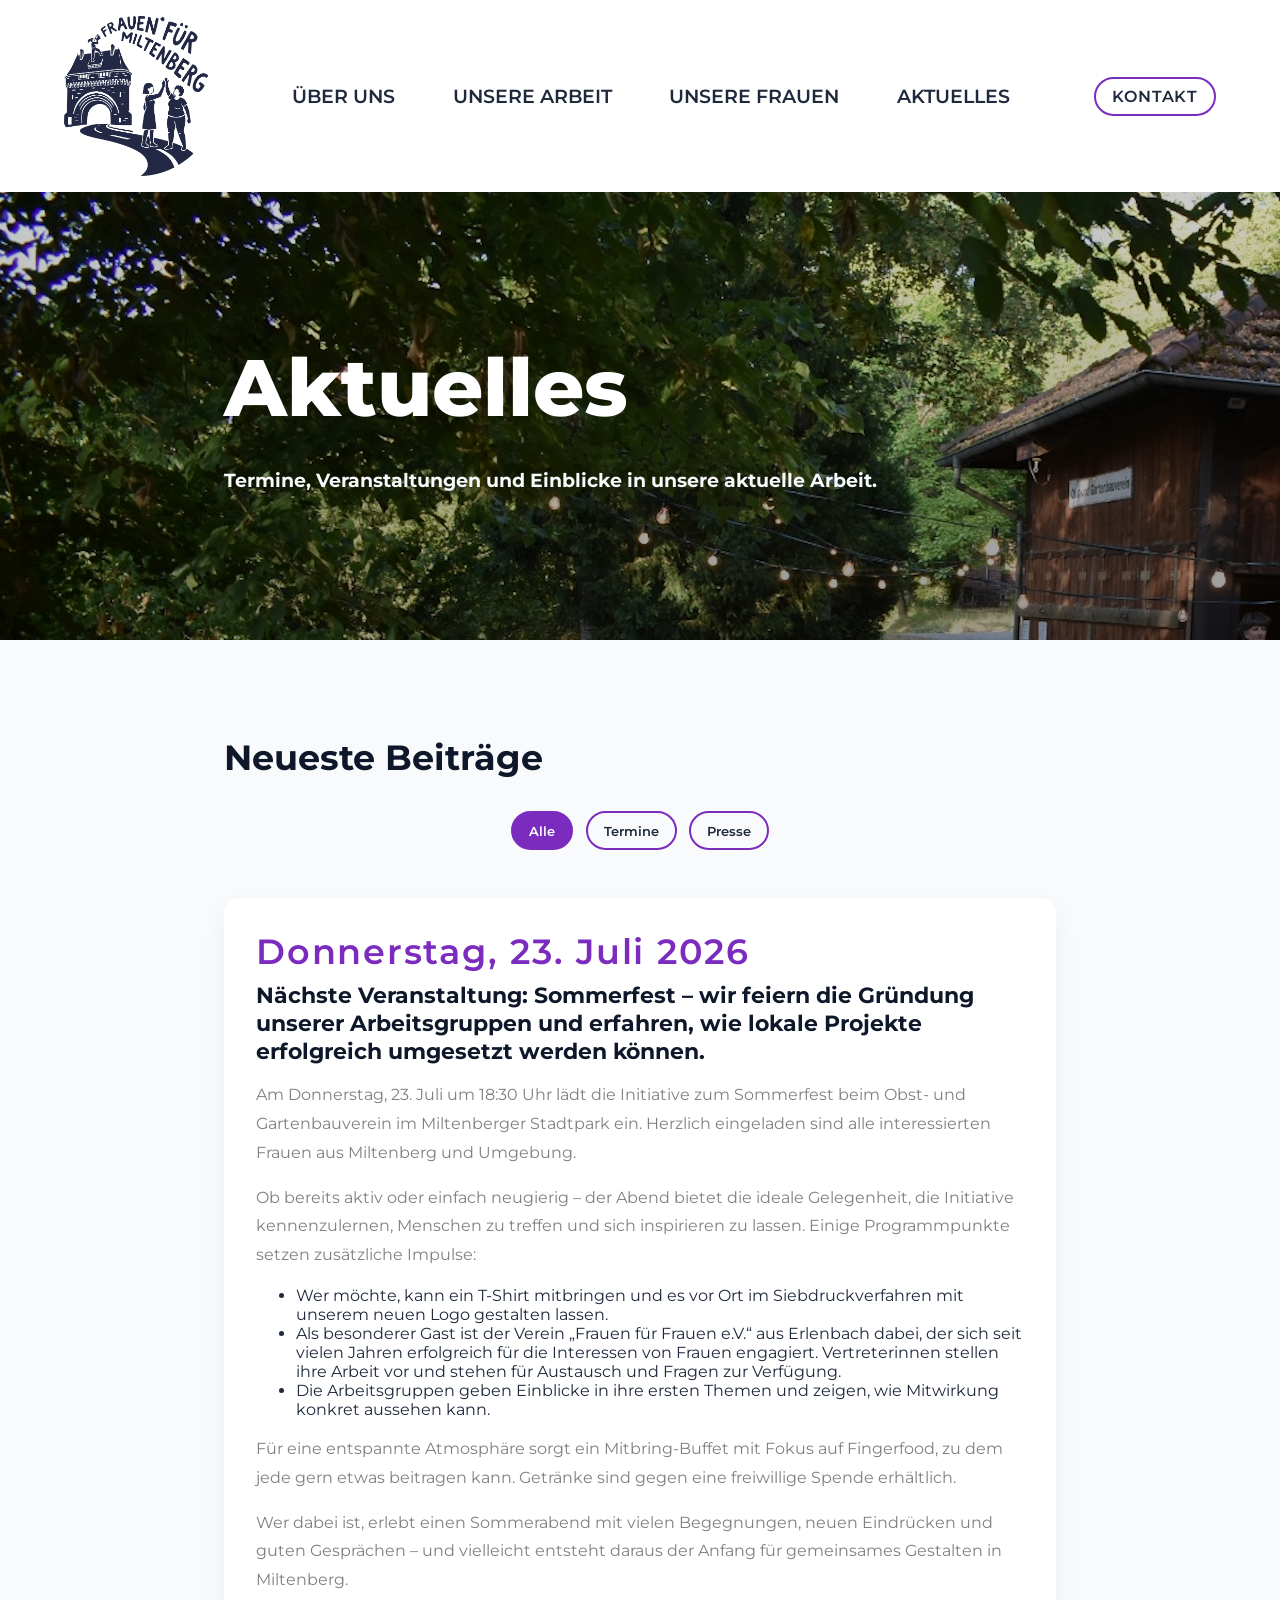
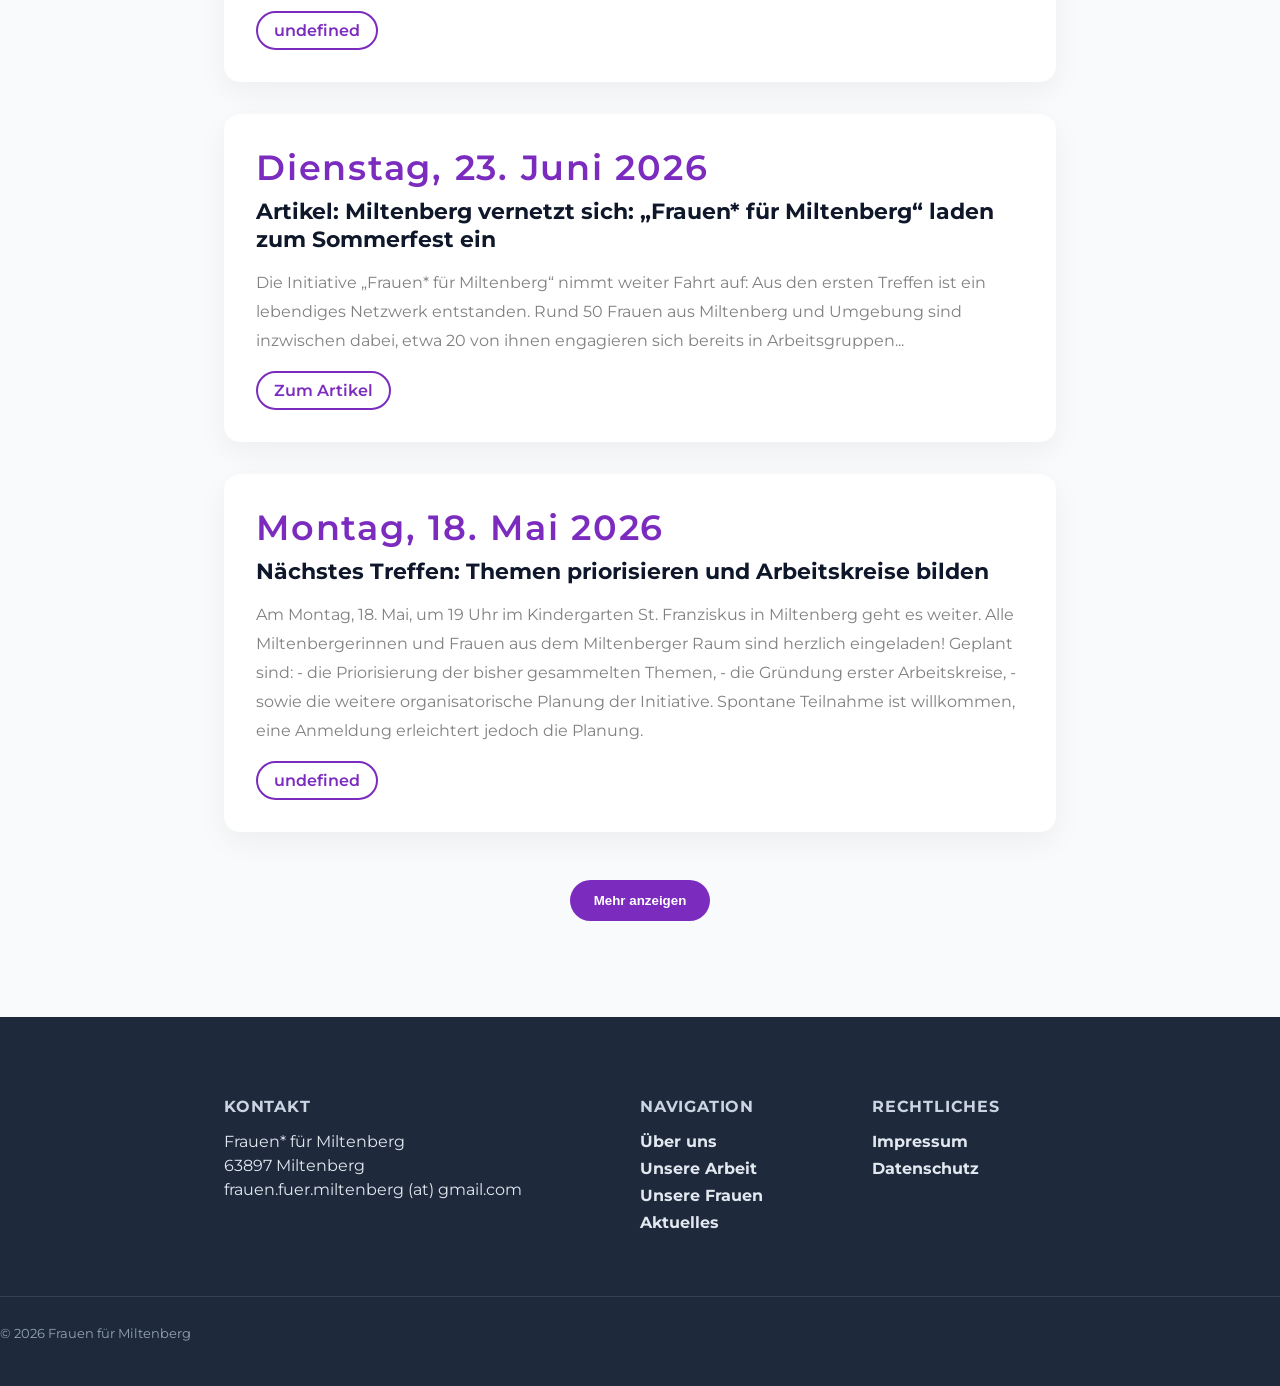
==== aktuelles.html @ 3e1a7975 "Update page title to include organization name" ====
<!DOCTYPE html>
<html lang="de">
<head>
    <meta charset="UTF-8">
    <meta name="viewport" content="width=device-width, initial-scale=1.0">
    <title>Aktuelles | Frauen* für Miltenberg</title>

    <link rel="stylesheet" href="./style.css">
    <link href="https://fonts.googleapis.com/css2?family=Montserrat:wght@400;600;700;800&display=swap" rel="stylesheet">
</head>

<body>

<!-- HEADER -->
    <header class="site-header">
        
        <!-- LOGO -->
        <a href="index.html" class="logo-link">
            <img class="logo" src="logo.png" alt="Frauen für Miltenberg Logo">
        </a>    
        
        <!-- NAVIGATION -->
        <nav id="mobileNav">
            <ul id="nav1">
                <li><a class="nav1" href="index.html#ueber-uns">Über uns</a></li>
                <li><a class="nav1" href="index.html#unsere-arbeit">Unsere Arbeit</a></li>
                <li><a class="nav1" href="index.html#unsere-frauen">Unsere Frauen</a></li>
                <li><a class="nav1" href="aktuelles.html">Aktuelles</a></li>
            </ul>
            <a id="navbutton" href="kontakt.html">Kontakt</a>
        </nav>

        <!-- HAMBURGER -->
        <button id="hamburger" aria-label="Menü öffnen">
            <span></span>
            <span></span>
            <span></span>
        </button>
    
    </header>

<!-- HERO -->    
    <header id="hero--aktuelles">
    <div class="hero-small-content">
        <h1>Aktuelles</h1>
        <p class="hero-slogan">
            Termine, Veranstaltungen und Einblicke in unsere aktuelle Arbeit.
        </p>
    </div>
</header>

<!-- CONTENT -->
<main id="aktuelles-main">

    <!-- FILTER / CATEGORIES -->
    <section style="margin-bottom:3rem;">
        <h2>Neueste Beiträge</h2>

        <div class="filter-controls">

    <div class="filter-top">

        <button class="filter-btn active" data-filter="all">
            Alle
        </button>

        <button class="filter-btn" data-filter="termin">
            Termine
        </button>

        <button class="filter-btn" data-filter="presse">
            Presse
        </button>

    </div>

</div>
    </section>

    <!-- BLOG LIST -->
    <section id="posts" style="display:flex; flex-direction:column; gap:2rem;">
    </section>
    
    <div class="load-more-container">

    <button id="loadMoreBtn">
        Mehr anzeigen
    </button>

    <button id="showLessBtn">
        Weniger anzeigen
    </button>

    </div>
</main>


<!-- FOOTER -->
<footer>

    <div class="footer-inner">

        <div class="footer-col">
            <h3>Kontakt</h3>
            <p>Frauen* für Miltenberg</p>
            <p>63897 Miltenberg</p>
            <p>frauen.fuer.miltenberg (at) gmail.com</p>
        </div>

        <div class="footer-col">
            <h3>Navigation</h3>
            <ul>
                <li><a href="index.html#überuns">Über uns</a></li>
                <li><a href="index.html#unserearbeit">Unsere Arbeit</a></li>
                <li><a href="index.html#unserefrauen">Unsere Frauen</a></li>
                <li><a href="aktuelles.html">Aktuelles</a></li>
            </ul>
        </div>

        <div class="footer-col">
            <h3>Rechtliches</h3>
            <ul>
                <li><a href="impressum.html">Impressum</a></li>
                <li><a href="datenschutz.html">Datenschutz</a></li>
            </ul>
        </div>

    </div>

    <div class="footer-bottom">
        <p>© 2026 Frauen für Miltenberg</p>
    </div>

</footer>
    
<script>
document.addEventListener("DOMContentLoaded", () => {

    const postsContainer = document.getElementById("posts");

    if (!postsContainer) return;

    let allPosts = [];
    let visibleCount = 3;
    let activeFilter = "all";

    const loadMoreBtn = document.getElementById("loadMoreBtn");
    const showLessBtn = document.getElementById("showLessBtn");
    const filterButtons = document.querySelectorAll(".filter-btn");

    fetch("./posts.json")
        .then(response => response.json())
        .then(posts => {

            allPosts = posts.sort((a, b) =>
                new Date(b.date) - new Date(a.date)
            );

            renderPosts();
        });

    function getFilteredPosts() {
        if (activeFilter === "all") return allPosts;

        return allPosts.filter(post =>
            post.type === activeFilter
        );
    }

    function renderPosts() {

        postsContainer.innerHTML = "";

        const filtered = getFilteredPosts();

        filtered
            .slice(0, visibleCount)
            .forEach(post => {

                const article = document.createElement("article");

                article.className = "post-card";

                article.innerHTML = `
                    <div class="post-card-number">${formatDate(post.date)}</div>
                    <h3>${post.title}</h3>
                    ${renderContent(post.content)}
                    <a class="post-card-btn" href="${post.link}">
                        ${post.linkText}
                    </a>
                `;

                postsContainer.appendChild(article);
            });

        if (loadMoreBtn) {
            loadMoreBtn.style.display =
                visibleCount >= filtered.length ? "none" : "inline-block";
        }

        if (showLessBtn) {
            showLessBtn.style.display =
                visibleCount > 3 ? "inline-block" : "none";
        }
    }

    function formatDate(dateString) {
    return new Date(dateString).toLocaleDateString("de-DE", {
        weekday: "long",
        day: "numeric",
        month: "long",
        year: "numeric"
    });
}

    function renderContent(content) {
    if (!content) return "";

    return content.map(block => {

        if (block.type === "paragraph") {
            return `<p>${block.text}</p>`;
        }

        if (block.type === "list") {
            return `
                <ul>
                    ${block.items.map(item => `<li>${item}</li>`).join("")}
                </ul>
            `;
        }

        return "";

    }).join("");
}
    
    /* FILTER */
    filterButtons.forEach(button => {
        button.addEventListener("click", () => {

            filterButtons.forEach(btn => btn.classList.remove("active"));
            button.classList.add("active");

            activeFilter = button.dataset.filter;
            visibleCount = 3;

            renderPosts();
        });
    });

    /* LOAD MORE */
    loadMoreBtn?.addEventListener("click", () => {
        visibleCount += 3;
        renderPosts();
    });

    /* SHOW LESS */
    showLessBtn?.addEventListener("click", () => {
        visibleCount = 3;
        renderPosts();

        window.scrollTo({
            top: postsContainer.offsetTop - 120,
            behavior: "smooth"
        });
    });

        /* =========================
    HAMBURGER MENU
    ========================= */

    const hamburger = document.getElementById("hamburger");
    const mobileNav = document.getElementById("mobileNav");
    const navLinks = document.querySelectorAll(".nav1");

    hamburger.addEventListener("click", () => {

        hamburger.classList.toggle("active");
        mobileNav.classList.toggle("active");

    });

    /* Menü schließen bei Klick */

    navLinks.forEach(link => {

        link.addEventListener("click", () => {

            hamburger.classList.remove("active");
            mobileNav.classList.remove("active");

        });

    });
});

</script>
</body>
</html>
---- style.css ----
/* =========================================
   BASICS
========================================= */
@font-face {
    font-family: 'Montserrat';
    src: url('./Montserrat-Regular.ttf') format('truetype');
    font-weight: 400;
}

@font-face {
    font-family: 'Montserrat';
    src: url('./Montserrat-Medium.ttf') format('truetype');
    font-weight: 500;
}

@font-face {
    font-family: 'Montserrat';
    src: url('./Montserrat-SemiBold.ttf') format('truetype');
    font-weight: 600;
}

@font-face {
    font-family: 'Montserrat';
    src: url('./Montserrat-Bold.ttf') format('truetype');
    font-weight: 700;
}

@font-face {
    font-family: 'Montserrat';
    src: url('./Montserrat-ExtraBold.ttf') format('truetype');
    font-weight: 800;
}

:root {
    --primary: #7B2CBF;
    --primary-dark: #5A189A;

    --text: #1E293B;
    --heading: #0F172A;

    --background: #F8FAFC;
    --light: #E2E8F0;
    --white: #FFFFFF;

    --gray: #475569;
}

body {
    margin: 0;
    font-family: 'Montserrat', sans-serif;
    color: var(--text);
    background-color: var(--background);
}

h1 {
    font-size: 5rem;
    font-weight: 800;
    line-height: 1.1428;
    color: var(--white);
    margin-bottom: 2rem;
    font-family: 'Montserrat', Arial, Helvetica, sans-serif;
    max-width: 600px;
}

h2,
h3 {
    font-weight: 700;
    color: var(--heading);
}

h2 {
    font-size: 2.2rem;
}
    
h3 {
    font-size: 1.2rem;
}

h4 {
    margin-bottom: 0;
    font-weight: normal;
}

a {
    text-decoration: none;
    color: var(--text);
    font-weight: 700;
}


a:hover {
    color: var(--primary);
}

img {
    max-width: 100%;
    display: block;
}

.container {
    width: 65%;
    margin: 0 auto;
}

/* =========================================
   HEADER
========================================= */
.site-header {
    position: sticky;
    top: 0;
    z-index: 1000;
    display: grid;
    grid-template-columns: auto 1fr auto;
    align-items: center; 
    height: 12rem;
    background-color: var(--white);
    color: var(--text);
    padding: 0 5% 0 5%;
}

/* =========================================
   LOGO
========================================= */
.logo {
    height: 10rem;
}

/* =========================================
   NAVIGATION
========================================= */
nav {
    display: flex;
    justify-content: center;
    align-items: center;
}

#nav1 {
    display: flex;
    gap: 4rem;
    font-size: 1.16rem;
    list-style: none;
    margin: 0;
    padding: 0;
}

.nav1 {
    text-decoration: none;
    text-transform: uppercase;
    color: var(--text);
    font-weight: 600;
    padding: 0.5rem 0.8rem;
}

#navbutton {
    justify-self: end;
    padding: 0.5rem 1rem;
    border: 2px solid var(--primary);
    border-radius: 2rem;
    color: var(--text);
    display: inline-block;
    transition: 0.2s;
    text-transform: uppercase;
    font-weight: 600;
    letter-spacing: 0.05em;
}

#navbutton:hover {
    background-color: var(--primary);
    color: var(--background);
    border-color: var(--primary);
}

/* =========================================
   HAMBURGER MENU
========================================= */

#hamburger {
    display: none;
    flex-direction: column;
    justify-content: center;
    gap: 5px;
    background: transparent;
    border: none;
    cursor: pointer;
    width: 44px;
    height: 44px;
    padding: 0;
    z-index: 2000;
}

#hamburger span {
    width: 28px;
    height: 3px;
    background: var(--text);
    border-radius: 999px;
    transition: 0.3s ease;
}

/* =========================================
   HERO
========================================= */
#hero {
    height: 44rem;
    background: linear-gradient(rgba(0, 0, 0, 0.2), rgba(0, 0, 0, 0.4)), url("sommerfest1.png"); 
    background-size: cover;
    background-repeat: no-repeat;
    background-position: center;
    margin: 0;
}

#hero--kontakt{
    display:flex;
    align-items:center;
    min-height:28rem;
    max-height: 28rem;
    background: linear-gradient(rgba(0, 0, 0, 0.2), rgba(0, 0, 0, 0.4)), url("kontakt.JPEG");
}

#hero--aktuelles{
    display:flex;
    align-items:center;
    min-height:28rem;
    max-height: 28rem;
    background: linear-gradient(rgba(0, 0, 0, 0.2), rgba(0, 0, 0, 0.4)), url("aktuelles.jpg");
}

.hero-content {
    width: 65%;
    padding-top: 4rem;
    margin: 0 auto;
}

.hero-small-content{
    width:65%;
    margin:0 auto;
    padding-top:0;
}

.hero-slogan {
    color: var(--background);
    line-height: 1.6;
    font-weight: 700;
    margin-bottom: 3rem;
    font-size: 1.16rem;
}

.highlighted {
    color: var(--primary);
}

.hero-cta {
    font-family: 'Montserrat', sans-serif;
    font-size: 1.16rem;
    font-weight: 600;
    transition: 0.2s ease;
    background: transparent;
    border: 2px solid var(--background);
    color: var(--background);
    text-align: center;
    border-radius: 2rem;
    padding: 0.5rem 1rem;
}

.hero-cta:hover {
    background: var(--background);
    color: var(--primary);
    border-color: var(--background);
    cursor: pointer;
}

/* =========================================
   LETZTE UPDATE
========================================= */

#highlight-aktuelles {
    width: 90%;
    max-width: 1100px;
    margin: 2rem auto;
}

.highlight-card {
    width: 100%;
    box-sizing: border-box;
    background: var(--white);
    border: 1px solid rgba(148,163,184,0.15);
    border-radius: 24px;
    padding: 1.5rem 2rem;
    display: grid;
    grid-template-columns: auto 1fr auto;
    align-items: center;
    gap: 2rem;
    box-shadow: 0 10px 30px rgba(15,23,42,0.06);
}

/* TAG */

.highlight-tag {
    background: var(--primary);
    color: white;
    padding: 0.7rem 1rem;
    border-radius: 999px;
    font-size: 0.75rem;
    font-weight: 800;
    text-transform: uppercase;
    letter-spacing: 0.12em;
    white-space: nowrap;
}

/* CONTENT */

.highlight-meta {
    margin: 0 0 0.5rem;
    font-size: 0.85rem;
    font-weight: 700;
    color: #64748B;
}

.highlight-content h3 {
    margin: 0;
    font-size: 1.25rem;
    line-height: 1.4;
    color: var(--heading);
}

.highlight-location {
    margin-top: 0.6rem;
    color: gray;
    line-height: 1.5;
}

/* BUTTON */

.highlight-button {
    padding: 0.9rem 1.3rem;
    border: 2px solid var(--primary);
    border-radius: 999px;
    color: var(--primary);
    font-weight: 700;
    white-space: nowrap;
    transition: 0.2s ease;
}

.highlight-button:hover {
    background: var(--primary);
    color: white;
}

/* =========================
   ÜBER UNS
========================= */

#ueber-uns {
    margin: 7rem auto;
    scroll-margin-top: 18rem;
}

/* =========================
   INTRO 
========================= */

.about-top {
    display: grid;
    grid-template-columns: 2fr 1fr;
    gap: 3rem;
    align-items: start;
    margin-bottom: 3rem;
    align-items: stretch; 
}

.about-intro {
    max-width: 850px;
    border-left: 4px solid var(--primary);
    padding-left: 1.5rem;
}

.about-intro p {
    font-size: 1.15rem;
    line-height: 1.9;
    color: gray;
}

.eyebrow {
    text-transform: uppercase;
    letter-spacing: 0.14em;
    font-size: 0.8rem;
    font-weight: 700;
    color: var(--primary);
}

/* =========================
   COUNTER
========================= */

.about-highlight {
    display: flex;
    flex-direction: column;
    align-items: center;
    justify-content: center; 
    text-align: center;
    height: 100%;
}

.highlight-number {
    font-size: 4.5rem;
    font-weight: 800;
    color: var(--primary);
    min-width: 160px;
    margin-bottom: 1rem;
}

.highlight-text h3 {
    color: var(--heading);
    font-size: 1.4rem;
}

.highlight-text {
    font-size: 1.2rem;
    font-weight: 600;
    color: #111827;
}

/* =========================
   CARDS
========================= */

.about-cards {
    display: grid;
    grid-template-columns: repeat(3, 1fr);
    gap: 1.5rem;
    margin-bottom: 4rem;
}

.about-card {
    background: white;
    padding: 2rem;
    border-radius: 16px;
    box-shadow: 0 10px 30px rgba(0,0,0,0.05);
    border: none;
    transition: all 0.25s ease;
}

.about-card:hover {
    background-color: var(--primary);
    color: var(--background);
    transform: translateY(-6px);
    box-shadow: 0 15px 40px rgba(0,0,0,0.12);
}

.about-card:hover h3,
.about-card:hover p {
    color: var(--background);
}

.about-card:hover a {
    background-color: var(--background);
    color: var(--primary);
}

.about-card h3 {
    margin-top: 0;
    margin-bottom: 1rem;
    font-size: 1.4rem;
}

.about-card p {
    line-height: 1.8;
    color: gray;
}

.card-btn {
    font-family: 'Montserrat', sans-serif;
    background: var(--primary);
    border: 2px solid var(--primary);
    color: white;
    text-decoration: none;
    display: inline-block;
    font-size: 1rem;
    font-weight: 600;
    transition: 0.2s ease;
    color: var(--background);
    text-align: center;
    border-radius: 2rem;
    padding: 0.5rem 1rem;
}

.card-btn:hover {
    background: var(--primary-dark);
    border-color: var(--primary-dark);
}

.card-number {
    font-size: 2.2rem;
    font-weight: 600;
    color: var(--primary);
    margin-bottom: 0.5rem;
    letter-spacing: 0.05em;
}

.about-card:hover .card-number {
    color: var(--background);
}

/* =========================
   UNSERE ARBEIT
========================= */

#unsere-arbeit {
    background-color: var(--light);
    padding: 6rem 0rem;
    padding-bottom: 5rem;
}

#unsere-arbeit h2 {
    width: min(760px, 90%);
    margin: 0 auto;
    text-align: center;
    font-size: 2.6rem;
    margin-bottom: 0.5rem;
}

.arbeit-intro {
    width: min(760px, 90%);
    margin: 1.5rem auto 4rem auto;
    font-size: 1.15rem;
    line-height: 1.95;
    text-align: center;
    color: #334155;
    font-weight: 500;
    position: relative;
}

/* kleine decorative line */
.arbeit-intro::before {
    content: "";
    display: block;
    width: 64px;
    height: 4px;
    margin: 0 auto 1.5rem auto;
    border-radius: 999px;
    background: var(--primary);
}

/* FILTER BUTTONS */

.filter-controls {
    width: 100%;
    display: flex;
    flex-direction: column;
    gap: 1rem;
    margin: 2rem auto;
}

.filter-top,
.filter-bottom {
    display: flex;
    flex-wrap: wrap;
    gap: 0.8rem;
    justify-content: center;
    width: 100%;
}

/* Radio verstecken */
input[type="radio"] {
    display: none;
}

/* AKTIVER FILTER */

#aktiv:checked ~ .filter-controls label[for="aktiv"],
#gesucht:checked ~ .filter-controls label[for="gesucht"],
#fertig:checked ~ .filter-controls label[for="fertig"],
#all:checked ~ .filter-controls label[for="all"],
#familie:checked ~ .filter-controls label[for="familie"],
#stadtplanung:checked ~ .filter-controls label[for="stadtplanung"],
#bildung:checked ~ .filter-controls label[for="bildung"],
#wirtschaft:checked ~ .filter-controls label[for="wirtschaft"],
#mobilität:checked ~ .filter-controls label[for="mobilität"],
#soziales:checked ~ .filter-controls label[for="soziales"],
#ökologie:checked ~ .filter-controls label[for="ökologie"] {

    background-color: var(--primary);
    border-color: var(--primary);
    color: white;
}

/* Labels als Buttons */
.filter-controls label {
    display: inline-block;
    padding: 0.5rem 1rem;
    margin: 0rem;
    border: 2px solid var(--primary);
    color: var(--heading);
    border-radius: 2rem;
    cursor: pointer;
    transition: 0.2s;
}

.filter-controls label:hover {
    background-color: var(--primary);
    color: var(--background);
}


/* STATUS */

.status-badge {
    position: absolute;
    top: 1rem;
    right: 1rem;
    padding: 0.4rem 0.8rem;
    border-radius: 999px;
    font-size: 0.75rem;
    font-weight: 700;
    z-index: 20;
    backdrop-filter: blur(10px);
}

/* AKTIV */

.status-badge.aktiv {
    background: rgba(123,44,191,0.95);
    color: white;
}

/* GESUCHT */

.status-badge.gesucht {
    background: rgba(245,158,11,0.95);
    color: white;
}

/* PLANUNG */

.status-badge.planung {
    background: rgba(148,163,184,0.95);
    color: white;
}

/* UMGESETZT */

.status-badge.fertig {
    background: rgba(16,185,129,0.95);
    color: white;
}

/* GRID */
.arbeit-grid {
    width: 100%;
    display: grid;
    grid-template-columns: repeat(auto-fit, minmax(280px, 1fr));
    gap: 1rem;
    margin: 0 auto;
    padding: 2rem;
    background-color: var(--light);
    color: #111827;
}

/* einzelne Kachel */
.arbeit {
    border: 1px solid var(--light);
    box-shadow: 0 6px 20px rgba(0,0,0,0.05);
    transition: 0.2s;
    border-radius: 12px;
    overflow: hidden;
    background-color: white;
    color: #111827;
    display: flex;
    flex-direction: column;
    position: relative;
}

.arbeit:hover {
    transform: translateY(-4px);
}

.arbeit-image {
    width: 100%;
    height: 100%;
    height: 180px;
    object-fit: cover;
}

/* Textbereich */
.arbeit-content {
    padding: 1rem;
}

/* Titel */
.arbeit h3 {
    margin: 0.5rem 0;
    font-size: 1.2rem;
    font-weight: 700;
    color: var(--heading);
}

/* Link Styling */
.arbeit a {
    color: var(--primary);
    font-weight: 600;
    text-decoration: none;
}

.arbeit a:hover {
    text-decoration: underline;
}

.arbeit p {
    color: gray;
}

.load-more-container {
    width: 100%;
    display: flex;
    justify-content: center;
    margin-top: 3rem;
}

#loadMoreBtn {
    background-color: var(--primary);
    color: white;
    border: none;
    padding: 0.8rem 1.5rem;
    border-radius: 2rem;
    cursor: pointer;
    font-weight: 600;
}

#loadMoreBtn:hover {
    background-color: var(--primary-dark);
}

#showLessBtn {
    background-color: transparent;
    color: var(--primary);
    border: 2px solid var(--primary);
    padding: 0.8rem 1.5rem;
    border-radius: 2rem;
    cursor: pointer;
    font-weight: 600;
    margin-left: 1rem;
    display: none;
}

#showLessBtn:hover {
    background-color: var(--primary);
    color: white;
}

.join-btn {
    font-family: 'Montserrat', sans-serif;
    background: var(--primary);
    border: 2px solid var(--primary);
    color: white;
    text-decoration: none;
    display: inline-block;
    font-size: 1rem;
    font-weight: 600;
    transition: 0.2s ease;
    color: var(--background);
    text-align: center;
    border-radius: 2rem;
    padding: 0.5rem 1rem;
}

.join-btn:hover {
    background-color: var(--primary-dark);
    color: var(--background);
}

/* =========================
   UNSERE FRAUEN
========================= */

#unsere-frauen {
    width: 100%;
    padding: 6rem 0;
    background: var(--background);
}

#unsere-frauen h2 {
    width: min(760px, 90%);
    margin: 0 auto;
    text-align: center;
    font-size: 2.6rem;
    margin-bottom: 0.5rem;
}

/* kleine decorative line */
#unsere-frauen h2::after {
    content: "";
    display: block;
    width: 64px;
    height: 4px;
    margin: 1.5rem auto 1.5rem auto;
    border-radius: 999px;
    background: var(--primary);
}

.frauen-wrapper {
    width: 100%;
    margin: 1.5rem auto;
    display: flex;
    align-items: center;
    gap: 1rem;
    position: relative;
}

.slider-viewport {
    overflow: hidden;
    width: 100%;
}

.frauen-slider {
    display: flex;
    transition: transform 0.5s ease;
    will-change: transform;
    width: 100%;
}

.frau {
    min-width: 100%;
    display: grid;
    grid-template-columns: 240px 1fr;
    background: var(--light);
    border-radius: 20px;
    overflow: hidden;
}


.frau img {
    width: 100%;
    height: 100%;
    object-fit: cover;
}

.frau-content {
    padding: 2rem;
}

.frau-content h3 {
    margin-top: 0;
    color: var(--heading);
}

.frau-content p {
    line-height: 1.7;
    color: gray;
}

/* Pfeile */
.slider-btn {
    position: absolute;
    top: 50%;
    transform: translateY(-50%);
    z-index: 10;

    background: var(--primary);
    color: white;
    border: none;

    width: 40px;
    height: 40px;
    border-radius: 50%;
    cursor: pointer;
}

.slider-btn.left {
    left: 10px;
}

.slider-btn.right {
    right: 10px;
}

.slider-btn:hover {
    background: var(--primary-dark);
}

#unsere-arbeit,
#unsere-frauen,
#aktuelles {
    scroll-margin-top: 12rem;
}

/* =========================================
   MODAL
========================================= */

.modal {
    position: fixed;
    inset: 0;
    background: rgba(0,0,0,0.55);
    display: flex;
    justify-content: center;
    align-items: center;
    opacity: 0;
    visibility: hidden;
    transition: 0.25s ease;
    z-index: 5000;
}

.modal.active {
    opacity: 1;
    visibility: visible;
}

.modal-content {
    background: white;
    width: min(90%, 650px);
    padding: 3rem;
    border-radius: 24px;
    position: relative;
    animation: popup 0.25s ease;
}

.modal-content h2 {
    margin-top: 0;
    color: var(--heading);
}

.modal-content p {
    line-height: 1.8;
    color: gray;
}

#closeModal {
    position: absolute;
    top: 1rem;
    right: 1rem;
    border: none;
    background: transparent;
    font-size: 2rem;
    cursor: pointer;
    color: #64748B;
}

#closeModal:hover {
    color: var(--primary);
}

@keyframes popup {

    from {
        transform: scale(0.9);
        opacity: 0;
    }

    to {
        transform: scale(1);
        opacity: 1;
    }
}

#modalImage {
    width: 80%;
    max-height: 180px;
    object-fit: cover;
    border-radius: 12px;
    margin: 1rem auto;
    display: block;
}

/* =========================
   FOOTER
========================= */

footer {
    background-color: var(--text);
    color: white;
    padding: 4rem 0 2rem 0;
}

/* Container */
.footer-inner {
    width: 65%;
    margin: 0 auto;
    display: grid;
    grid-template-columns: 2fr 1fr 1fr;
    gap: 3rem;
}

/* Spalten */
.footer-col h3 {
    margin-bottom: 1rem;
    font-size: 1rem;
    text-transform: uppercase;
    letter-spacing: 0.05em;
    color: #CBD5E1;
}

.footer-col p {
    margin: 0.3rem 0;
    color: var(--light);
}

/* Links */
.footer-col ul {
    list-style: none;
    padding: 0;
}

.footer-col ul li {
    margin-bottom: 0.5rem;
}

.footer-col a {
    color: var(--light);
    text-decoration: none;
    transition: 0.2s;
}

.footer-col a:hover {
    color: var(--primary);
}

/* Bottom */
.footer-bottom {
    width: 100%;
    margin: 3rem auto 0 auto;
    border-top: 1px solid #334155;
    padding-top: 1rem;
    font-size: 0.8rem;
    color: #94A3B8;
}

/* =========================================
   (DATENSCHUTZ / IMPRESSUM)
========================================= */

#legal-page {
    width: 65%;
    margin: 6rem auto;
    line-height: 1.8;
    color: #334155;
}

#legal-page h1 {
    color: var(--heading);
    font-size: 3rem;
    margin-bottom: 3rem;
}

#legal-page h2 {
    margin-top: 4rem;
    color: var(--heading);
    padding-top: 2rem;
    border-top: 1px solid #CBD5E1;
}

#legal-page h3 {
    margin-top: 2rem;
    color: var(--heading);
}

#legal-page h4 {
    margin-top: 1.5rem;
    font-weight: 700;
    color: #334155;
}

#legal-page p,
#legal-page li {
    font-size: 1rem;
    line-height: 1.9;
    color: gray;
}

#legal-page p {
    max-width: 850px;
}

#legal-page ul {
    padding-left: 1.5rem;
}

#legal-page a {
    color: var(--primary);
}

#legal-page a:hover {
    color: var(--primary-dark);
}

/* =========================================
   KONTAKT
========================================= */

#kontakt {
    margin: 4rem auto;
}

/* =========================
   AKTUELLES 
========================= */

.filter-btn {
    font-family: 'Montserrat', sans-serif;
    background: transparent;
    border: 2px solid var(--primary);
    color: var(--text);

    padding: 0.6rem 1rem;

    border-radius: 2rem;

    cursor: pointer;

    transition: 0.2s ease;

    font-weight: 600;
}

.filter-btn:hover {
    background: var(--primary);
    color: white;
}

.filter-btn.active {
    background: var(--primary);
    color: white;
}

#posts {
    margin-bottom: 3rem;
}


.post-card {
    background: white;
    padding: 2rem;
    border-radius: 16px;
    box-shadow: 0 10px 30px rgba(0,0,0,0.05);
    transition: transform 0.25s ease, box-shadow 0.25s ease;
}

.post-card:hover {
    transform: translateY(-6px);
    box-shadow: 0 15px 40px rgba(0,0,0,0.12);
}

.post-card h3 {
    margin-top: 0;
    margin-bottom: 1rem;
    font-size: 1.4rem;
}

.post-card p {
    line-height: 1.8;
    color: gray;
}

.post-card-number {
    font-size: 2.2rem;
    font-weight: 600;
    color: var(--primary);
    margin-bottom: 0.5rem;
    letter-spacing: 0.05em;
}

.post-card-btn {
    display: inline-block;
    padding: 0.5rem 1rem;
    border-radius: 2rem;

    font-family: 'Montserrat', sans-serif;
    font-size: 1rem;
    font-weight: 600;
    text-decoration: none;
    text-align: center;
    background: white;
    color: var(--primary);
    border: 2px solid var(--primary);
    transition: all 0.2s ease;
}

.post-card-btn:hover {
    background: var(--primary);
    color: white;
    border-color: var(--primary);
}

/* =========================================
   TABLET
========================================= */

@media (max-width: 900px) {

    .highlight-card {
        grid-template-columns: 1fr;
        text-align: center;
        padding: 1.5rem;
    }

    .highlight-tag {
        justify-self: center;
    }

    .highlight-button {
        width: 100%;
        box-sizing: border-box;
    }
}

/* =========================================
   MOBILE
========================================= */

@media (max-width: 600px) {

    #highlight-aktuelles {
        width: 92%;
    }

    .highlight-card {
        padding: 1.25rem;
        border-radius: 18px;
        gap: 1.2rem;
    }

    .highlight-content h3 {
        font-size: 1.05rem;
    }

    .highlight-meta,
    .highlight-location {
        font-size: 0.9rem;
    }
}

/* MOBILE */

@media (max-width: 900px) {

    #ueber-uns {
        width: 90%;
    }

    .about-intro {
        grid-template-columns: 1fr;
    }

    .about-cards {
        grid-template-columns: 1fr;
    }

    .about-card:first-child {
        min-height: auto;
    }

    .highlight-number {
        font-size: 4rem;
    }
}

/* =========================================
   RESPONSIVE DESIGN
========================================= */

/* TABLET */
@media (max-width: 1100px) {

    h1 {
        font-size: 4rem;
    }

    .hero-content {
        width: 80%;
    }

    .hero-small-content {
        width: 80%;
    }

    #ueber-uns,
    .arbeit-grid,
    .footer-inner,
    .frauen-wrapper,
    #unsere-frauen h2,
    #unsere-arbeit h2,
    #kontakt {
        width: 90%;
    }

    .arbeit-intro {
        width: 90%;
        font-size: 1rem;
        line-height: 1.7;
    }
   
    .about-top {
        grid-template-columns: 1fr;
    }

    .about-cards {
        grid-template-columns: 1fr;
    }

    .frau {
        grid-template-columns: 1fr;
    }

    .frau img {
        height: 320px;
    }

    .highlight-line {
        grid-template-columns: 1fr;
        text-align: center;
        gap: 1rem;
        padding: 1.5rem;
    }

    .highlight-label {
        height: auto;
        padding: 0.7rem;
    }

    .highlight-button {
        margin: 0 auto;
    }

    #aktuelles {
        flex-wrap: wrap;
    }

    .footer-inner {
        grid-template-columns: 1fr 1fr;
    }

    #legal-page {
        width: 90%;
    }
   
}

/* MOBILE */
@media (max-width: 768px) {

    body {
        overflow-x: hidden;
    }

    h1 {
        font-size: 2.8rem;
        line-height: 1.2;
    }

    h2 {
        font-size: 1.8rem;
    }

    .site-header {
        grid-template-columns: 1fr;
        height: auto;
        padding: 1rem;
        gap: 1rem;
    }

    nav {
        width: 100%;
    }

    #nav1 {
        flex-wrap: wrap;
        justify-content: center;
        gap: 0.5rem;
    }

    #navbutton {
        justify-self: center;
    }

    #logo {
        margin: 0 auto;
    }

    #hero {
        height: auto;
        padding: 5rem 0;
    }

    #hero--kontakt {
        height: auto;
        padding: 5rem 0;
    }

    #hero--aktuelles {
        height: auto;
        padding: 5rem 0;
    }

    .hero-content {
        width: 90%;
        padding-top: 0;
    }

    .hero-small-content {
        width: 90%;
        padding-top: 0;
    }

    .hero-slogan {
        font-size: 1rem;
    }

    .about-intro p {
        font-size: 1rem;
        line-height: 1.7;
    }

    .highlight-number {
        font-size: 3rem;
    }

    .filter-controls {
        width: 90%;
        justify-content: flex-start;
    }

    .arbeit-grid {
        width: 90%;
        padding: 0;
        grid-template-columns: 1fr;
    }

    .arbeit {
        width: 100%;
    }

    .arbeit-content {
        padding: 1rem;
    }

    .frau {
        min-width: 100%;
    }

    .frau img {
        height: 260px;
    }

    .frau-content {
        padding: 1.5rem;
    }

    .slider-btn {
        display: none;
    }

    #aktuelles {
        flex-direction: column;
    }

    .footer-inner {
        width: 90%;
        grid-template-columns: 1fr;
        gap: 2rem;
    }

    footer {
        padding: 3rem 0 2rem 0;
    }
}

/* SMALL MOBILE */
@media (max-width: 480px) {

    h1 {
        font-size: 2.2rem;
    }

    .highlight-button,
    .hero-btn,
    .card-btn {
        width: 100%;
        text-align: center;
        box-sizing: border-box;
    }

    .filter-controls {
        gap: 0.4rem;
    }

    .filter-controls label {
        font-size: 0.9rem;
        padding: 0.45rem 0.8rem;
    }

    .about-card {
        padding: 1.5rem;
    }

    .highlight-line {
        padding: 1rem;
    }

    .update-text h3 {
        font-size: 0.95rem;
    }

    .update-text p {
        font-size: 0.85rem;
    }
}

/* =========================================
   DESKTOP NAV FIX
========================================= */

@media (min-width: 769px) {

    #mobileNav {
        display: flex;
        align-items: center;
        width: 100%;
    }

    #nav1 {
        display: flex;
        justify-content: center;
        align-items: center;
        flex: 1;
        gap: 2rem;
    }

    #navbutton {
        margin-left: auto;
    }

}

/* =========================================
   MOBILE NAVIGATION
========================================= */

@media (max-width: 768px) {

    .site-header {
        display: flex;
        justify-content: space-between;
        align-items: center;
        padding: 1rem 5%;
        height: auto;
    }

    .logo {
        margin: 0;
    }

    #hamburger {
        display: flex;
    }

    #mobileNav {
        position: fixed;
        top: 0;
        right: -100%;
        width: 100%;
        height: 100vh;
        background: var(--background);
        display: flex;
        flex-direction: column;
        justify-content: center;
        align-items: center;
        gap: 2rem;
        transition: right 0.35s ease;
        z-index: 1500;
    }

    #mobileNav.active {
        right: 0;
    }

    #nav1 {
        display: flex;
        flex-direction: column;
        align-items: center;
        gap: 1.5rem;
    }

    .nav1 {
        font-size: 1.2rem;
    }

    #navbutton {
        margin-left: 0;
        margin-top: 1rem;
    }

    /* HAMBURGER ANIMATION */

    #hamburger.active span:nth-child(1) {
        transform: rotate(45deg) translateY(11px);
    }

    #hamburger.active span:nth-child(2) {
        opacity: 0;
    }

    #hamburger.active span:nth-child(3) {
        transform: rotate(-45deg) translateY(-11px);
    }
}

@media (max-width: 768px) {

    #legal-page {
        width: 90%;
        margin: 4rem auto;
    }

    #legal-page h1 {
        font-size: 2.3rem;
    }

}

@media (max-width:768px) {
    #ueber-uns,
    #unsere-arbeit,
    #unsere-frauen,
    #aktuelles, 
    #kontakt {
        scroll-margin-top: 18rem;
    }
}

@media (max-width:768px){

    #aktuelles-main .post-card{
        padding:1.4rem;
    }

    #aktuelles-main .post-card h3{
        font-size:1.2rem;
    }

    #aktuelles-main .post-card-number{
        font-size:1rem;
    }

}

@media (max-width:768px){

    .hero-small{
        min-height:22rem;
    }

    .hero-small-content{
        width:90%;
    }

}

#aktuelles-main{
    width:65%;
    margin:6rem auto;
}

@media (max-width:768px){

    #aktuelles-main{
        width:92%;
        margin:3rem auto;
    }

}
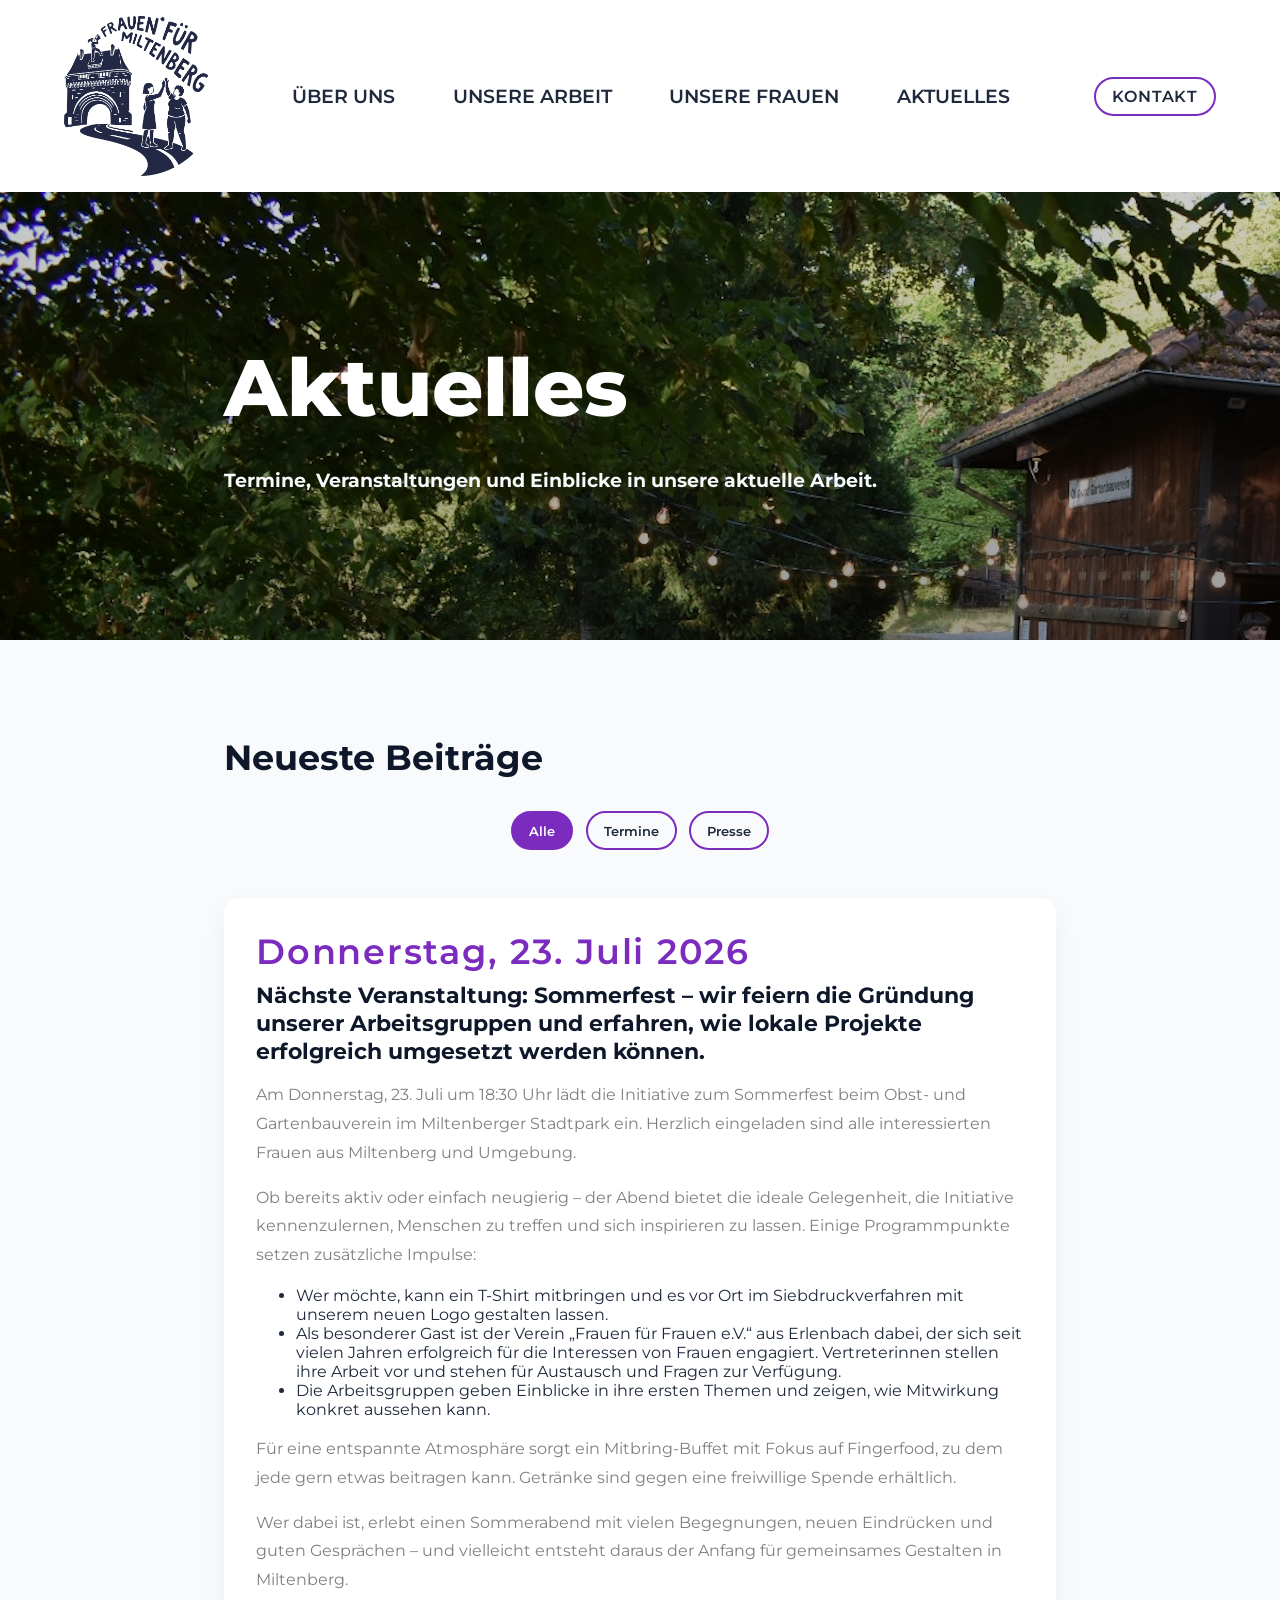
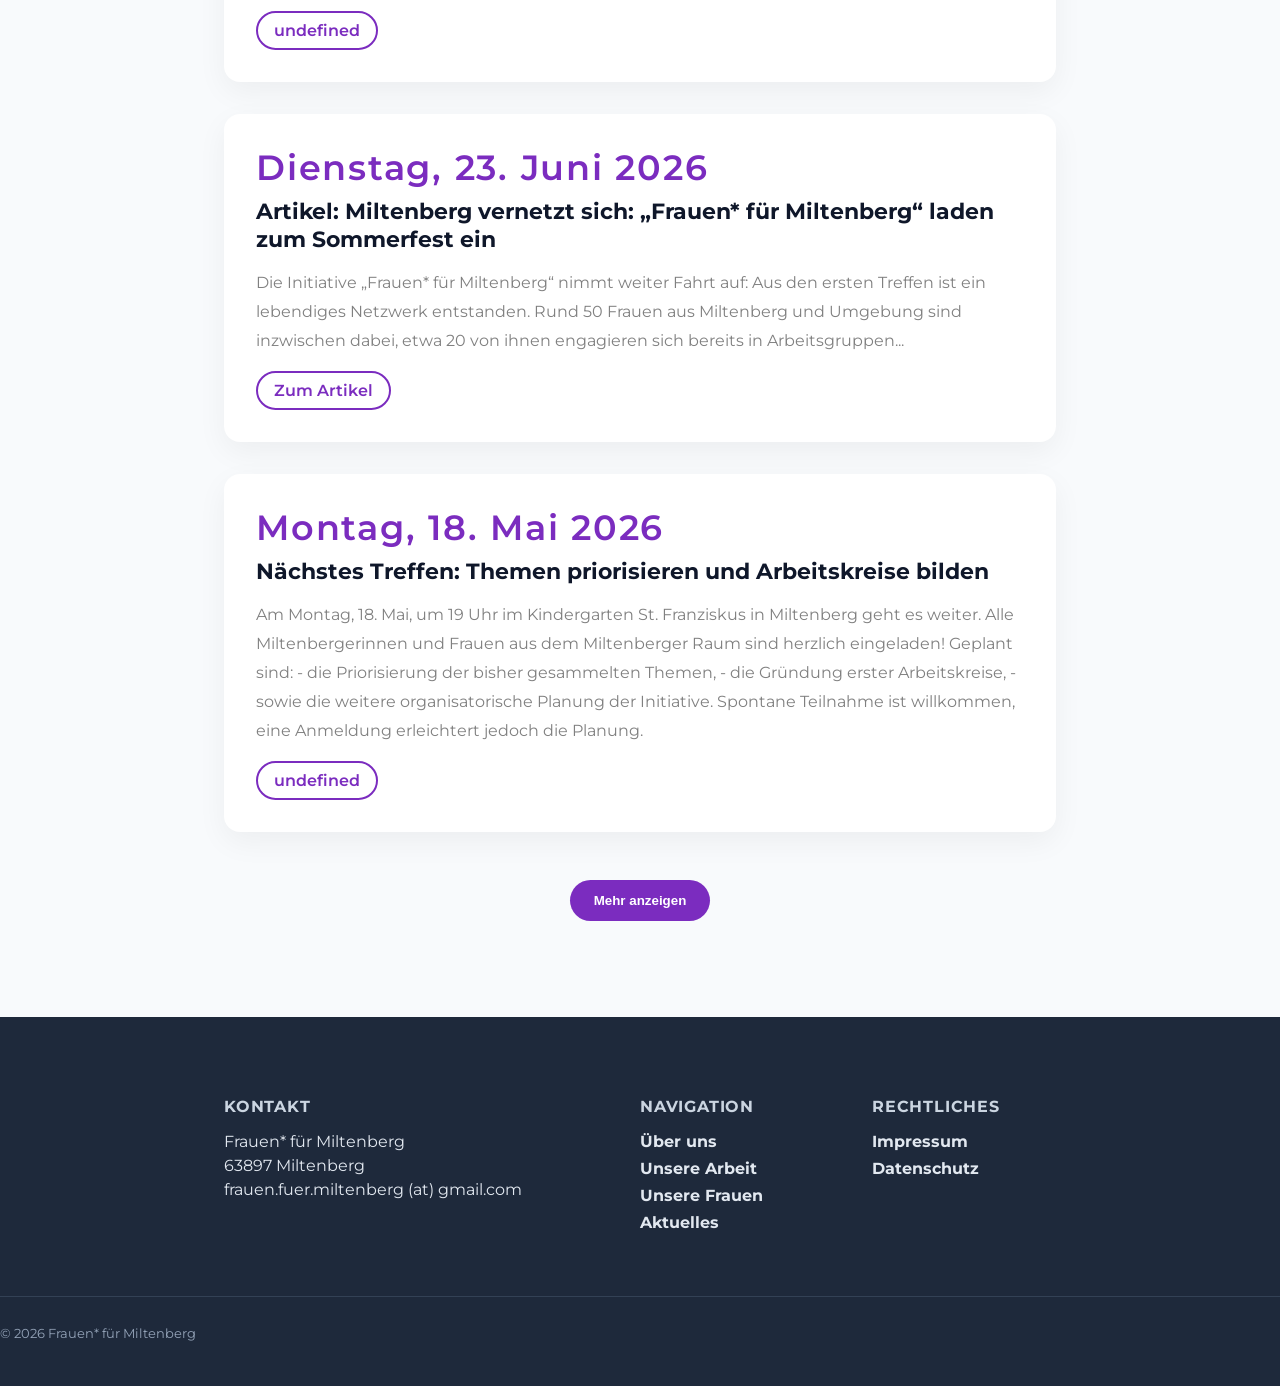
==== commit 062a732e: "Update aktuelles.html" ====
--- a/aktuelles.html
+++ b/aktuelles.html
@@ -16,7 +16,7 @@
         
         <!-- LOGO -->
         <a href="index.html" class="logo-link">
-            <img class="logo" src="logo.png" alt="Frauen für Miltenberg Logo">
+            <img class="logo" src="logo.png" alt="Frauen* für Miltenberg Logo">
         </a>    
         
         <!-- NAVIGATION -->
@@ -128,7 +128,7 @@
     </div>
 
     <div class="footer-bottom">
-        <p>© 2026 Frauen für Miltenberg</p>
+        <p>© 2026 Frauen* für Miltenberg</p>
     </div>
 
 </footer>
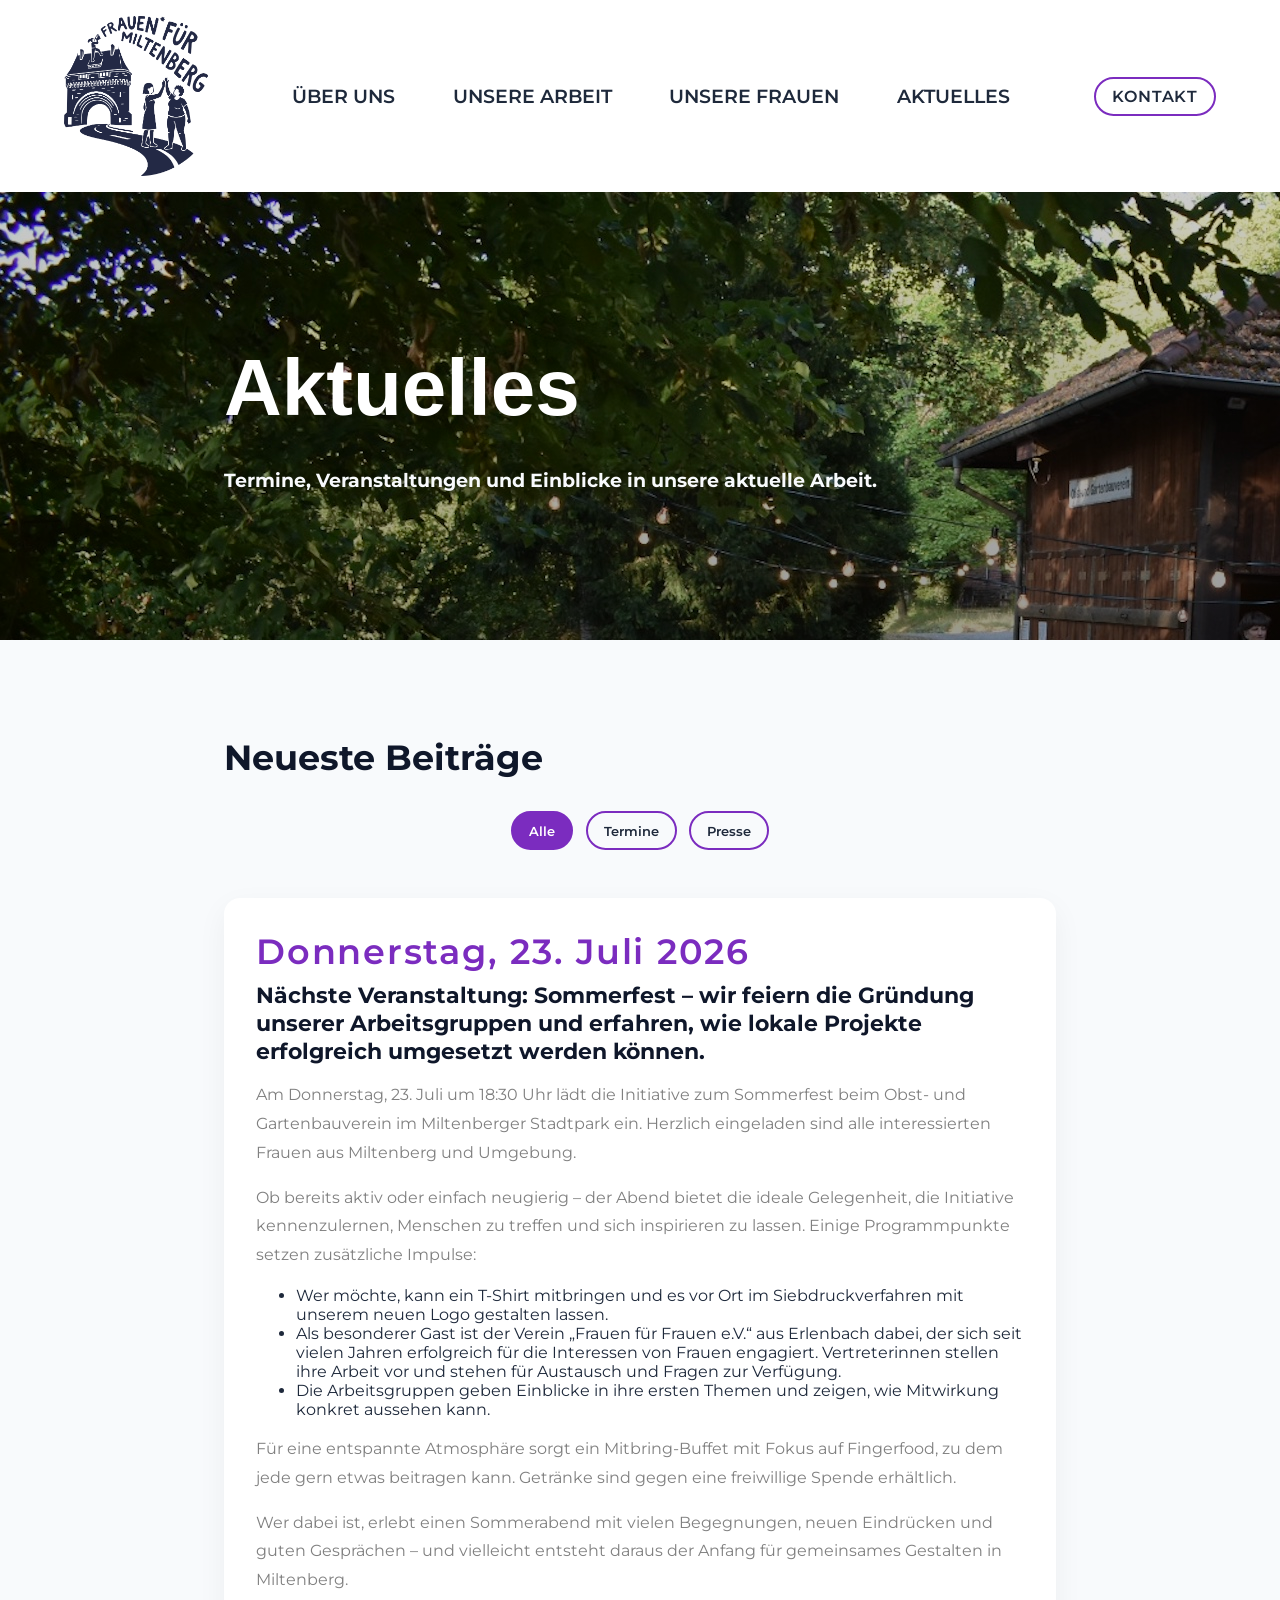
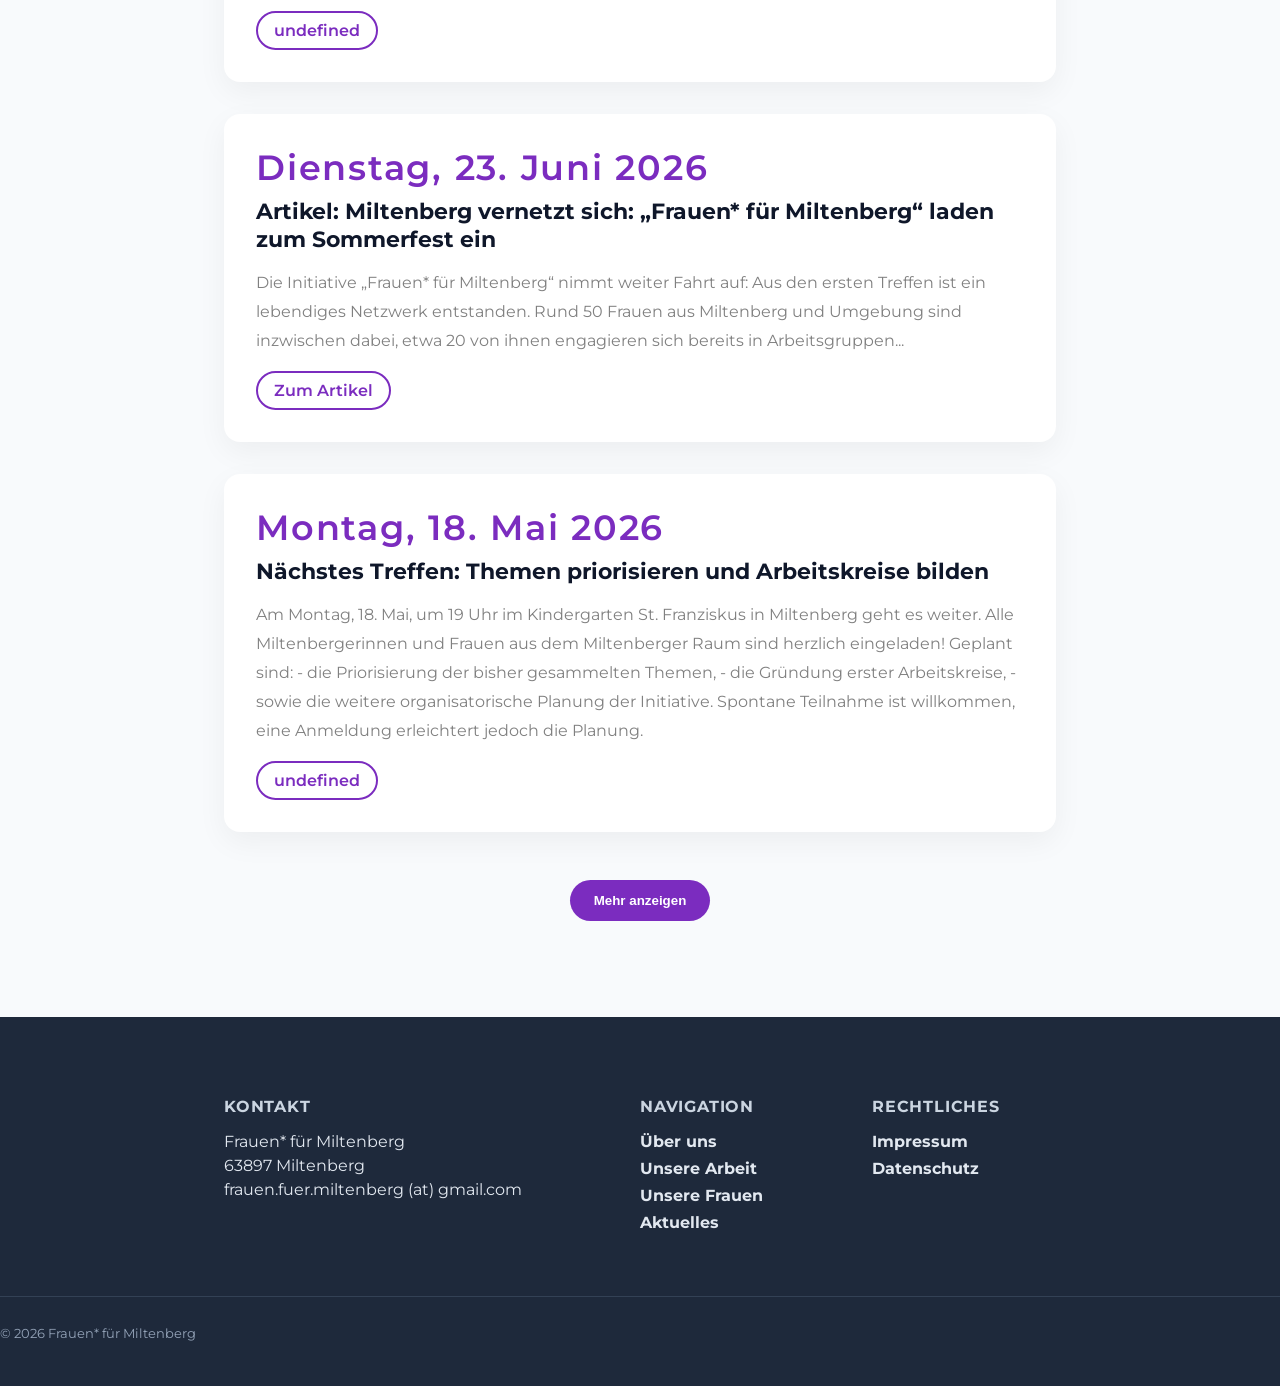
==== commit b37365f4: "Reorder title and stylesheet link in aktuelles.html" ====
--- a/aktuelles.html
+++ b/aktuelles.html
@@ -3,10 +3,9 @@
 <head>
     <meta charset="UTF-8">
     <meta name="viewport" content="width=device-width, initial-scale=1.0">
+    <link href="https://fonts.googleapis.com/css2?family=Montserrat:wght@400;600;700;800&display=swap" rel="stylesheet">
+    <link rel="stylesheet" href="./style.css">
     <title>Aktuelles | Frauen* für Miltenberg</title>
-
-    <link rel="stylesheet" href="./style.css">
-    <link href="https://fonts.googleapis.com/css2?family=Montserrat:wght@400;600;700;800&display=swap" rel="stylesheet">
 </head>
 
 <body>
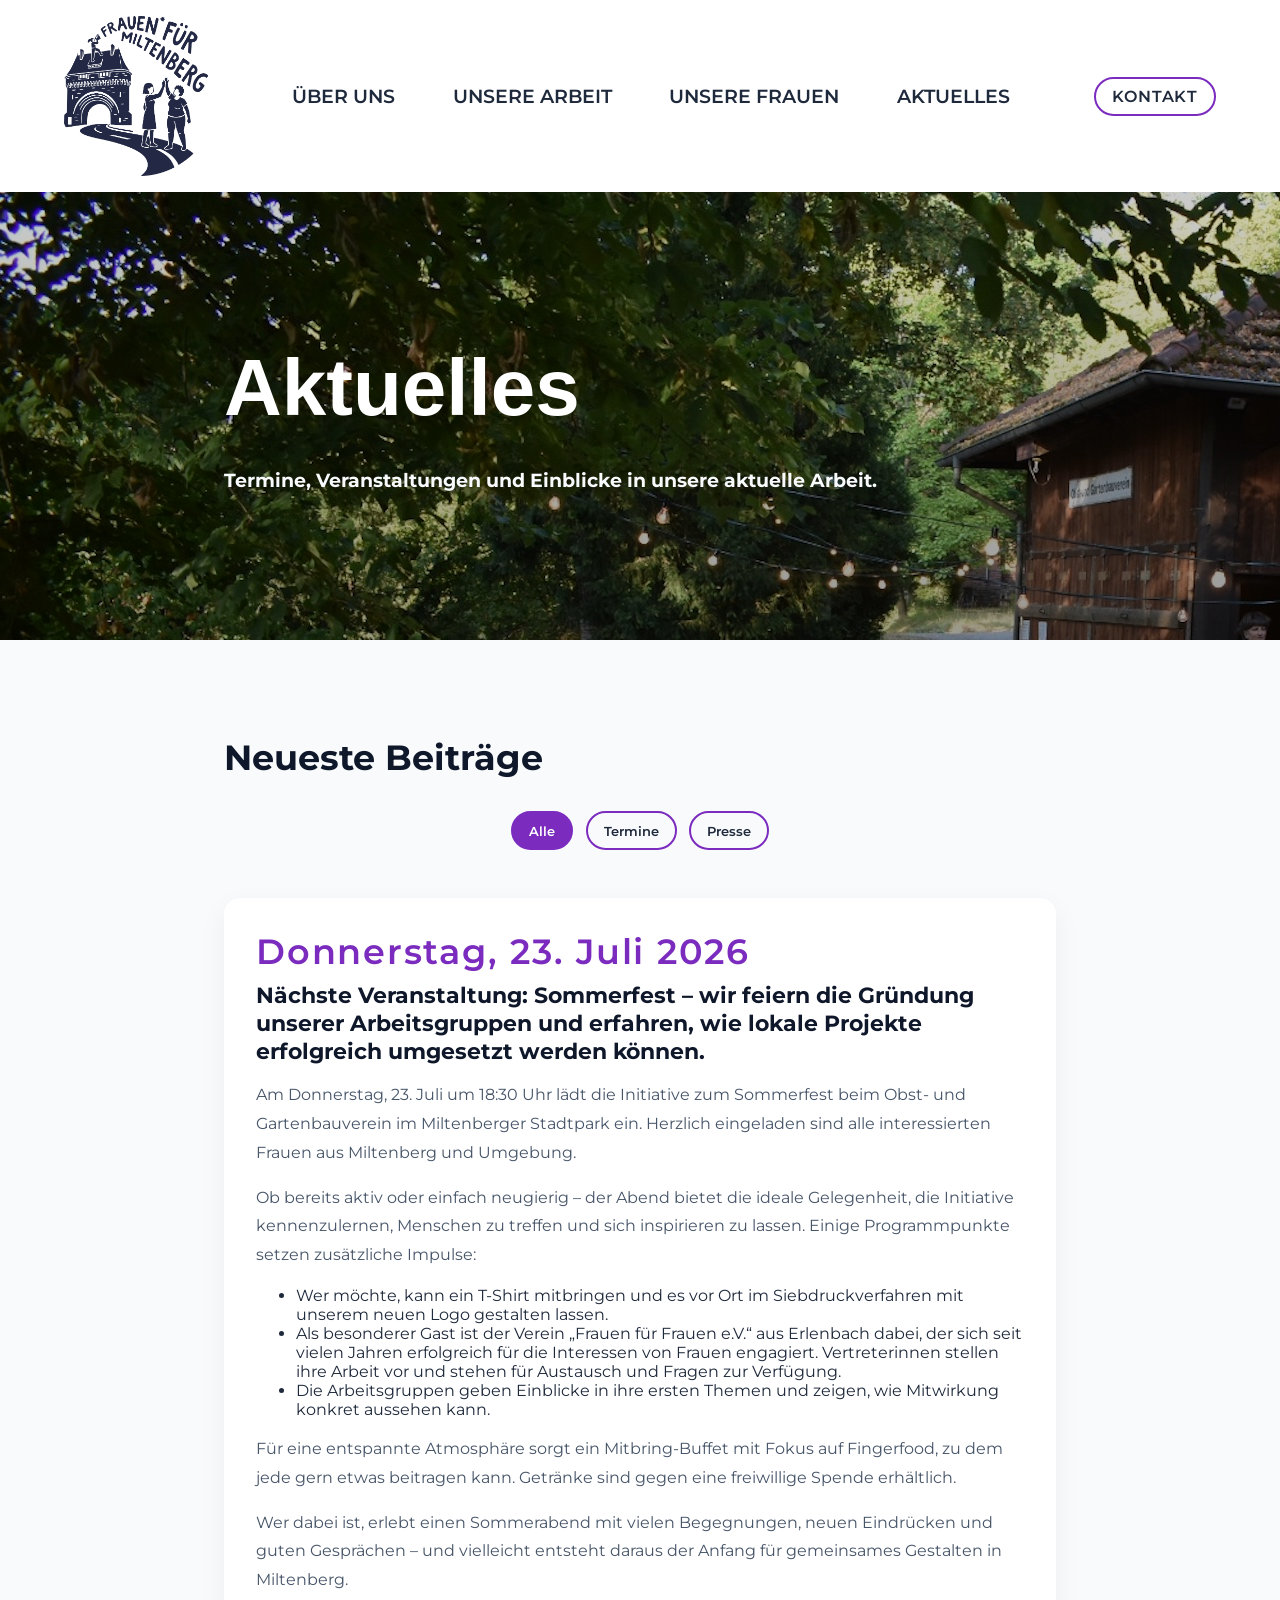
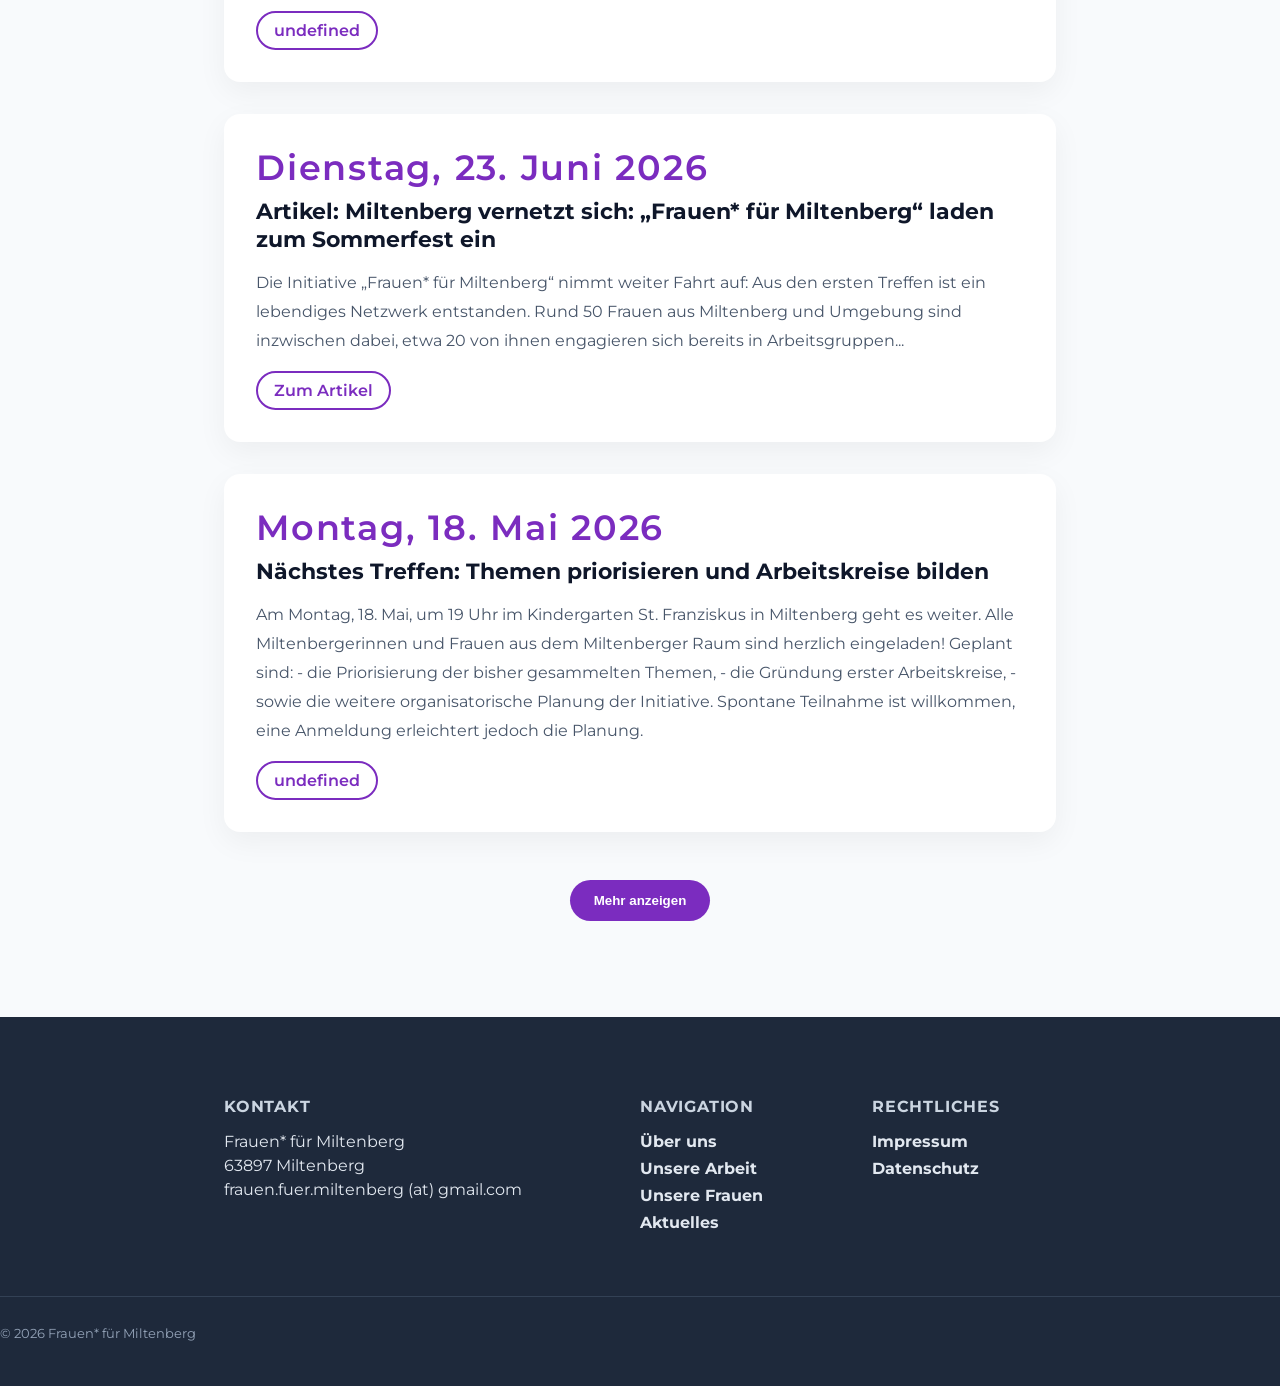
==== commit 1506bdc9: "Add type attribute to button elements in aktuelles.html" ====
--- a/aktuelles.html
+++ b/aktuelles.html
@@ -30,7 +30,7 @@
         </nav>
 
         <!-- HAMBURGER -->
-        <button id="hamburger" aria-label="Menü öffnen">
+        <button type="button" id="hamburger" aria-label="Menü öffnen">
             <span></span>
             <span></span>
             <span></span>
@@ -59,15 +59,15 @@
 
     <div class="filter-top">
 
-        <button class="filter-btn active" data-filter="all">
+        <button type="button" class="filter-btn active" data-filter="all">
             Alle
         </button>
 
-        <button class="filter-btn" data-filter="termin">
+        <button type="button" class="filter-btn" data-filter="termin">
             Termine
         </button>
 
-        <button class="filter-btn" data-filter="presse">
+        <button type="button" class="filter-btn" data-filter="presse">
             Presse
         </button>
 
@@ -82,11 +82,11 @@
     
     <div class="load-more-container">
 
-    <button id="loadMoreBtn">
+    <button type="button" id="loadMoreBtn">
         Mehr anzeigen
     </button>
 
-    <button id="showLessBtn">
+    <button type="button" id="showLessBtn">
         Weniger anzeigen
     </button>
 
--- a/style.css
+++ b/style.css
@@ -43,6 +43,7 @@
     --white: #FFFFFF;
 
     --gray: #475569;
+    --muted: #64748b;
 }
 
 body {
@@ -296,7 +297,7 @@
 
 .highlight-tag {
     background: var(--primary);
-    color: white;
+    color: var(--white);
     padding: 0.7rem 1rem;
     border-radius: 999px;
     font-size: 0.75rem;
@@ -312,7 +313,7 @@
     margin: 0 0 0.5rem;
     font-size: 0.85rem;
     font-weight: 700;
-    color: #64748B;
+    color: var(--muted);
 }
 
 .highlight-content h3 {
@@ -324,7 +325,7 @@
 
 .highlight-location {
     margin-top: 0.6rem;
-    color: gray;
+    color: var(--gray);
     line-height: 1.5;
 }
 
@@ -342,7 +343,7 @@
 
 .highlight-button:hover {
     background: var(--primary);
-    color: white;
+    color: var(--white);
 }
 
 /* =========================
@@ -376,7 +377,7 @@
 .about-intro p {
     font-size: 1.15rem;
     line-height: 1.9;
-    color: gray;
+    color: var(--gray);
 }
 
 .eyebrow {
@@ -431,7 +432,7 @@
 }
 
 .about-card {
-    background: white;
+    background: var(--white);
     padding: 2rem;
     border-radius: 16px;
     box-shadow: 0 10px 30px rgba(0,0,0,0.05);
@@ -464,14 +465,14 @@
 
 .about-card p {
     line-height: 1.8;
-    color: gray;
+    color: var(--gray);
 }
 
 .card-btn {
     font-family: 'Montserrat', sans-serif;
     background: var(--primary);
     border: 2px solid var(--primary);
-    color: white;
+    color: var(--white);
     text-decoration: none;
     display: inline-block;
     font-size: 1rem;
@@ -580,7 +581,7 @@
 
     background-color: var(--primary);
     border-color: var(--primary);
-    color: white;
+    color: var(--white);
 }
 
 /* Labels als Buttons */
@@ -619,28 +620,28 @@
 
 .status-badge.aktiv {
     background: rgba(123,44,191,0.95);
-    color: white;
+    color: var(--white);
 }
 
 /* GESUCHT */
 
 .status-badge.gesucht {
     background: rgba(245,158,11,0.95);
-    color: white;
+    color: var(--white);
 }
 
 /* PLANUNG */
 
 .status-badge.planung {
     background: rgba(148,163,184,0.95);
-    color: white;
+    color: var(--white);
 }
 
 /* UMGESETZT */
 
 .status-badge.fertig {
     background: rgba(16,185,129,0.95);
-    color: white;
+    color: var(--white);
 }
 
 /* GRID */
@@ -662,7 +663,7 @@
     transition: 0.2s;
     border-radius: 12px;
     overflow: hidden;
-    background-color: white;
+    background-color: var(--white);
     color: #111827;
     display: flex;
     flex-direction: column;
@@ -705,7 +706,7 @@
 }
 
 .arbeit p {
-    color: gray;
+    color: var(--gray);
 }
 
 .load-more-container {
@@ -717,7 +718,7 @@
 
 #loadMoreBtn {
     background-color: var(--primary);
-    color: white;
+    color: var(--white);
     border: none;
     padding: 0.8rem 1.5rem;
     border-radius: 2rem;
@@ -743,14 +744,14 @@
 
 #showLessBtn:hover {
     background-color: var(--primary);
-    color: white;
+    color: var(--white);
 }
 
 .join-btn {
     font-family: 'Montserrat', sans-serif;
     background: var(--primary);
     border: 2px solid var(--primary);
-    color: white;
+    color: var(--white);
     text-decoration: none;
     display: inline-block;
     font-size: 1rem;
@@ -844,7 +845,7 @@
 
 .frau-content p {
     line-height: 1.7;
-    color: gray;
+    color: var(--gray);
 }
 
 /* Pfeile */
@@ -855,7 +856,7 @@
     z-index: 10;
 
     background: var(--primary);
-    color: white;
+    color: var(--white);
     border: none;
 
     width: 40px;
@@ -905,7 +906,7 @@
 }
 
 .modal-content {
-    background: white;
+    background: var(--white);
     width: min(90%, 650px);
     padding: 3rem;
     border-radius: 24px;
@@ -920,7 +921,7 @@
 
 .modal-content p {
     line-height: 1.8;
-    color: gray;
+    color: var(--gray);
 }
 
 #closeModal {
@@ -931,7 +932,7 @@
     background: transparent;
     font-size: 2rem;
     cursor: pointer;
-    color: #64748B;
+    color: var(--muted);
 }
 
 #closeModal:hover {
@@ -966,7 +967,7 @@
 
 footer {
     background-color: var(--text);
-    color: white;
+    color: var(--white);
     padding: 4rem 0 2rem 0;
 }
 
@@ -1062,7 +1063,7 @@
 #legal-page li {
     font-size: 1rem;
     line-height: 1.9;
-    color: gray;
+    color: var(--gray);
 }
 
 #legal-page p {
@@ -1112,12 +1113,12 @@
 
 .filter-btn:hover {
     background: var(--primary);
-    color: white;
+    color: var(--white);
 }
 
 .filter-btn.active {
     background: var(--primary);
-    color: white;
+    color: var(--white);
 }
 
 #posts {
@@ -1126,7 +1127,7 @@
 
 
 .post-card {
-    background: white;
+    background: var(--white);
     padding: 2rem;
     border-radius: 16px;
     box-shadow: 0 10px 30px rgba(0,0,0,0.05);
@@ -1146,7 +1147,7 @@
 
 .post-card p {
     line-height: 1.8;
-    color: gray;
+    color: var(--gray);
 }
 
 .post-card-number {
@@ -1167,7 +1168,7 @@
     font-weight: 600;
     text-decoration: none;
     text-align: center;
-    background: white;
+    background: var(--white);
     color: var(--primary);
     border: 2px solid var(--primary);
     transition: all 0.2s ease;
@@ -1175,7 +1176,7 @@
 
 .post-card-btn:hover {
     background: var(--primary);
-    color: white;
+    color: var(--white);
     border-color: var(--primary);
 }
 
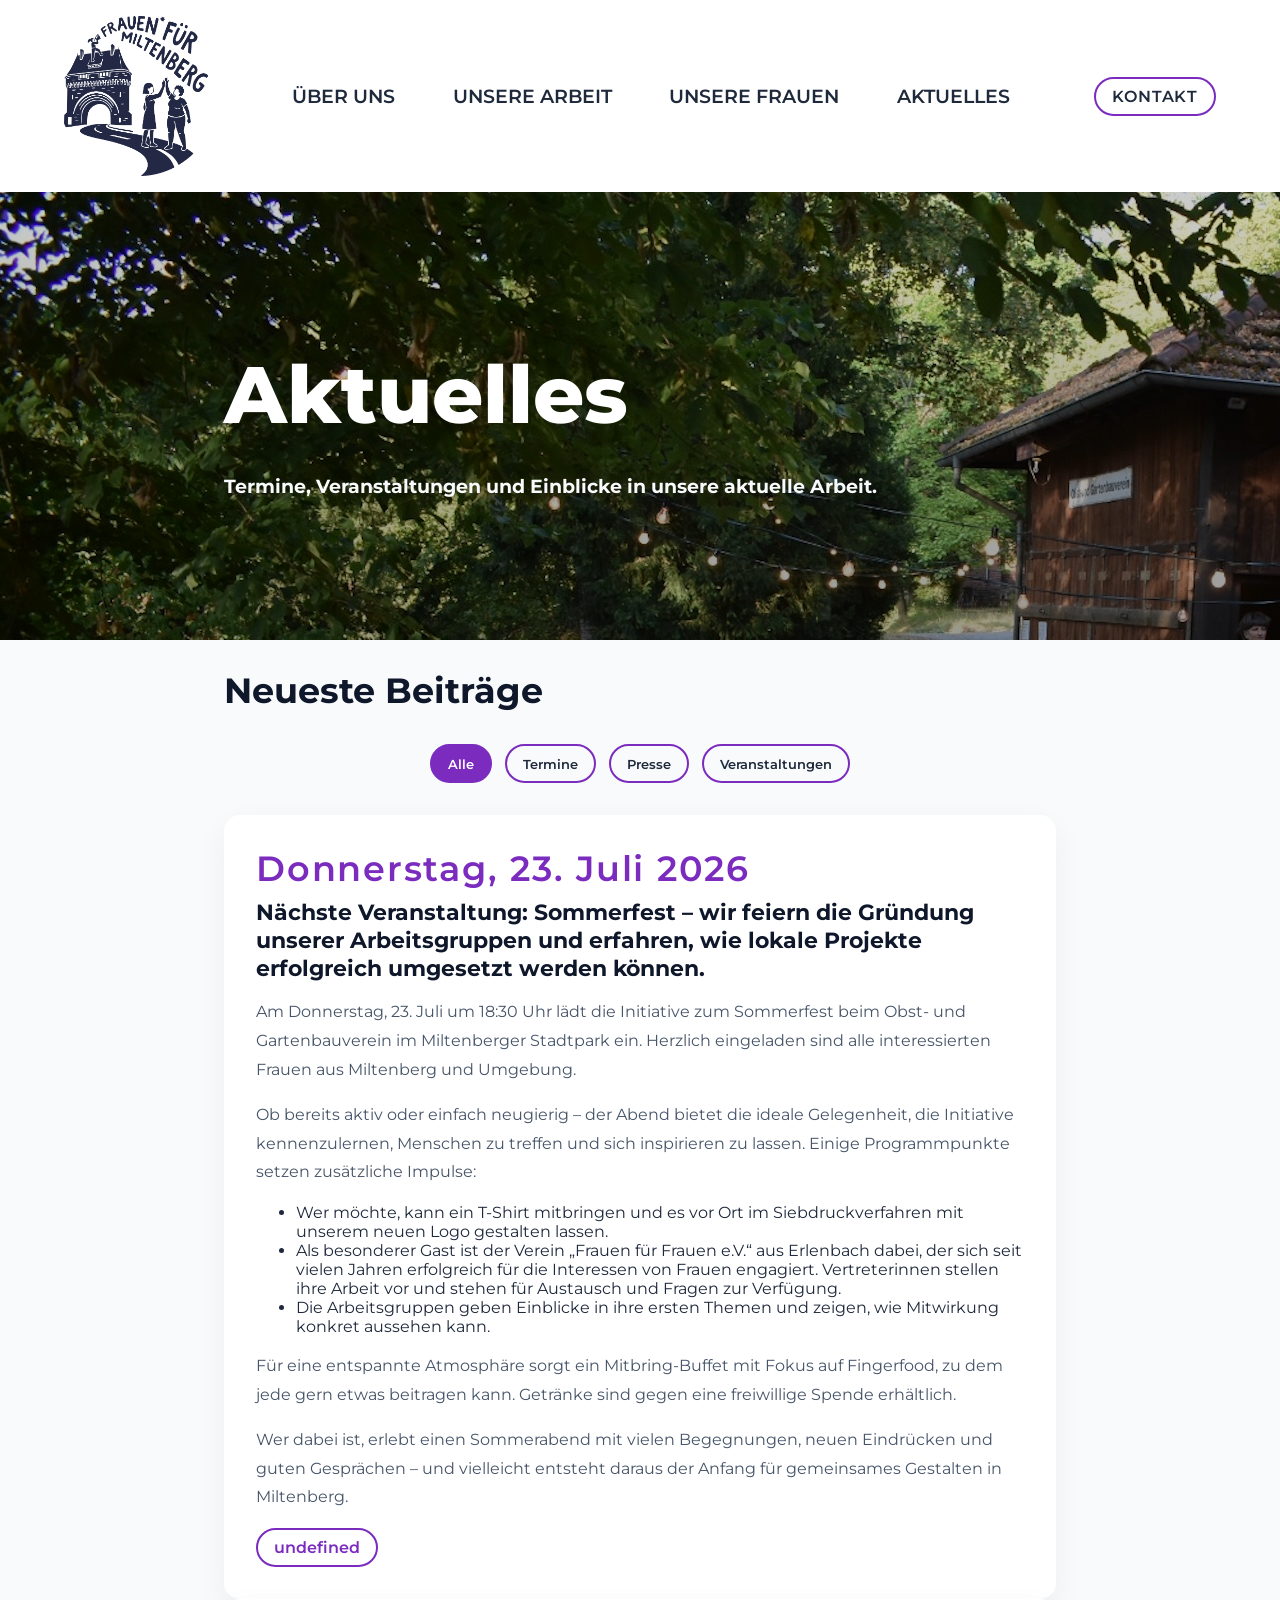
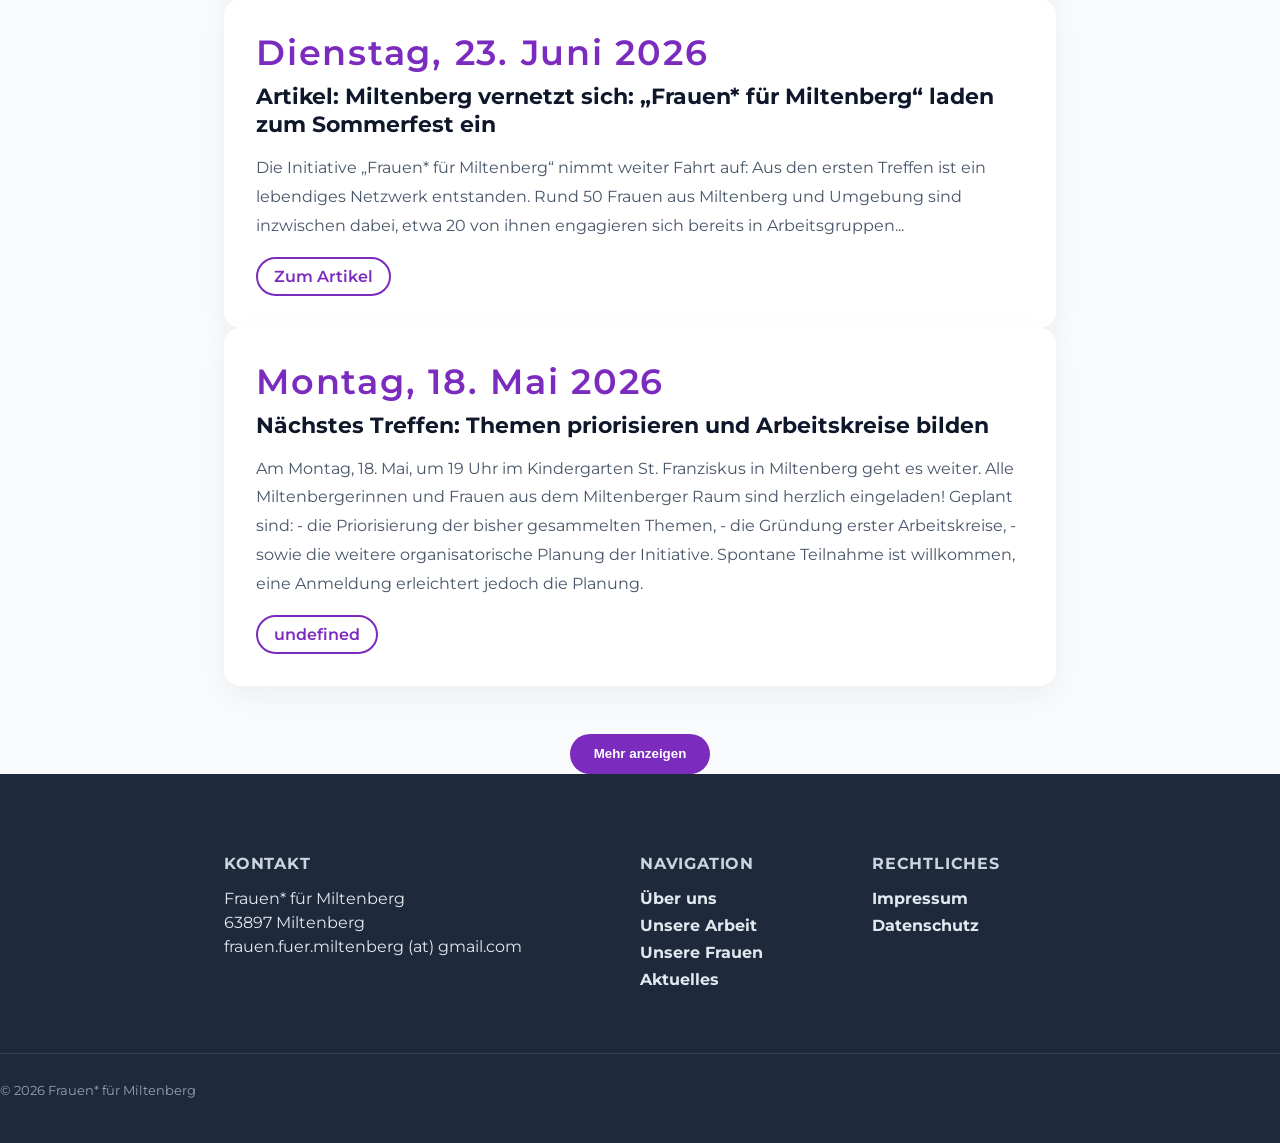
==== commit 69d80fef: "Refactor aktuelles.html structure and elements" ====
--- a/aktuelles.html
+++ b/aktuelles.html
@@ -3,7 +3,6 @@
 <head>
     <meta charset="UTF-8">
     <meta name="viewport" content="width=device-width, initial-scale=1.0">
-    <link href="https://fonts.googleapis.com/css2?family=Montserrat:wght@400;600;700;800&display=swap" rel="stylesheet">
     <link rel="stylesheet" href="./style.css">
     <title>Aktuelles | Frauen* für Miltenberg</title>
 </head>
@@ -15,7 +14,7 @@
         
         <!-- LOGO -->
         <a href="index.html" class="logo-link">
-            <img class="logo" src="logo.png" alt="Frauen* für Miltenberg Logo">
+            <img class="logo" src="./logo.png" alt="Frauen* für Miltenberg Logo">
         </a>    
         
         <!-- NAVIGATION -->
@@ -28,69 +27,75 @@
             </ul>
             <a id="navbutton" href="kontakt.html">Kontakt</a>
         </nav>
-
+        
         <!-- HAMBURGER -->
-        <button type="button" id="hamburger" aria-label="Menü öffnen">
+        <button id="hamburger" aria-label="Menü öffnen">
             <span></span>
             <span></span>
             <span></span>
         </button>
-    
-    </header>
-
-<!-- HERO -->    
-    <header id="hero--aktuelles">
+
+    </header> 
+
+<main>
+        
+<!-- HERO -->
+<section id="hero--aktuelles">
     <div class="hero-small-content">
         <h1>Aktuelles</h1>
         <p class="hero-slogan">
             Termine, Veranstaltungen und Einblicke in unsere aktuelle Arbeit.
         </p>
     </div>
-</header>
-
-<!-- CONTENT -->
-<main id="aktuelles-main">
+</section>
 
     <!-- FILTER / CATEGORIES -->
-    <section style="margin-bottom:3rem;">
+    <section id="aktuelles">
+        <div class="container">
         <h2>Neueste Beiträge</h2>
 
         <div class="filter-controls">
 
     <div class="filter-top">
 
-        <button type="button" class="filter-btn active" data-filter="all">
+        <button class="filter-btn active" data-filter="all">
             Alle
         </button>
 
-        <button type="button" class="filter-btn" data-filter="termin">
+        <button class="filter-btn" data-filter="termin">
             Termine
         </button>
 
-        <button type="button" class="filter-btn" data-filter="presse">
+        <button class="filter-btn" data-filter="presse">
             Presse
         </button>
 
+        <button class="filter-btn" data-filter="veranstaltung">
+            Veranstaltungen
+        </button>
+
     </div>
 
 </div>
-    </section>
+        
 
     <!-- BLOG LIST -->
-    <section id="posts" style="display:flex; flex-direction:column; gap:2rem;">
+    <section id="posts">
     </section>
     
     <div class="load-more-container">
 
-    <button type="button" id="loadMoreBtn">
+    <button id="loadMoreBtn">
         Mehr anzeigen
     </button>
 
-    <button type="button" id="showLessBtn">
+    <button id="showLessBtn">
         Weniger anzeigen
     </button>
 
     </div>
+            </div>
+    </section>
 </main>
 
 
@@ -109,9 +114,9 @@
         <div class="footer-col">
             <h3>Navigation</h3>
             <ul>
-                <li><a href="index.html#überuns">Über uns</a></li>
-                <li><a href="index.html#unserearbeit">Unsere Arbeit</a></li>
-                <li><a href="index.html#unserefrauen">Unsere Frauen</a></li>
+                <li><a href="index.html#ueber-uns">Über uns</a></li>
+                <li><a href="index.html#unsere-arbeit">Unsere Arbeit</a></li>
+                <li><a href="index.html#unsere-frauen">Unsere Frauen</a></li>
                 <li><a href="aktuelles.html">Aktuelles</a></li>
             </ul>
         </div>
@@ -265,7 +270,7 @@
         });
     });
 
-        /* =========================
+    /* =========================
     HAMBURGER MENU
     ========================= */
 
@@ -292,8 +297,8 @@
         });
 
     });
+
 });
-
 </script>
 </body>
 </html>
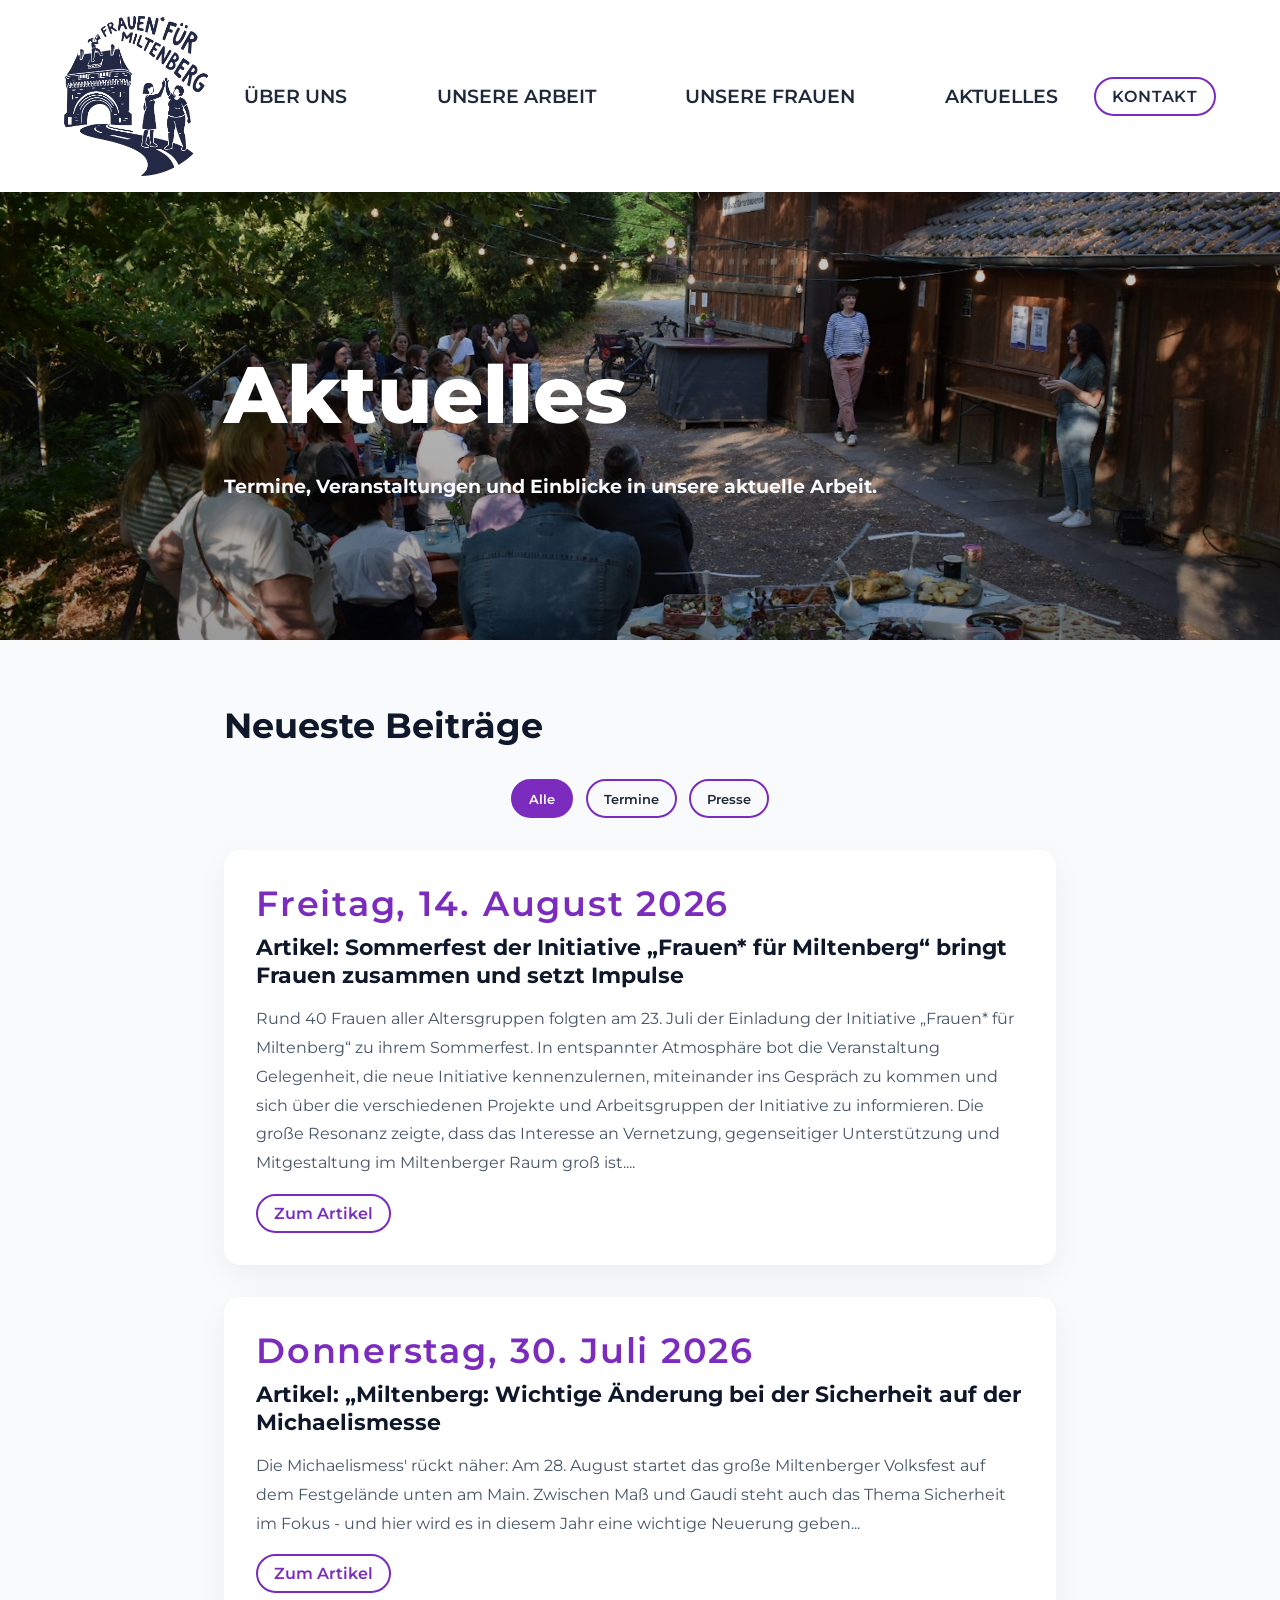
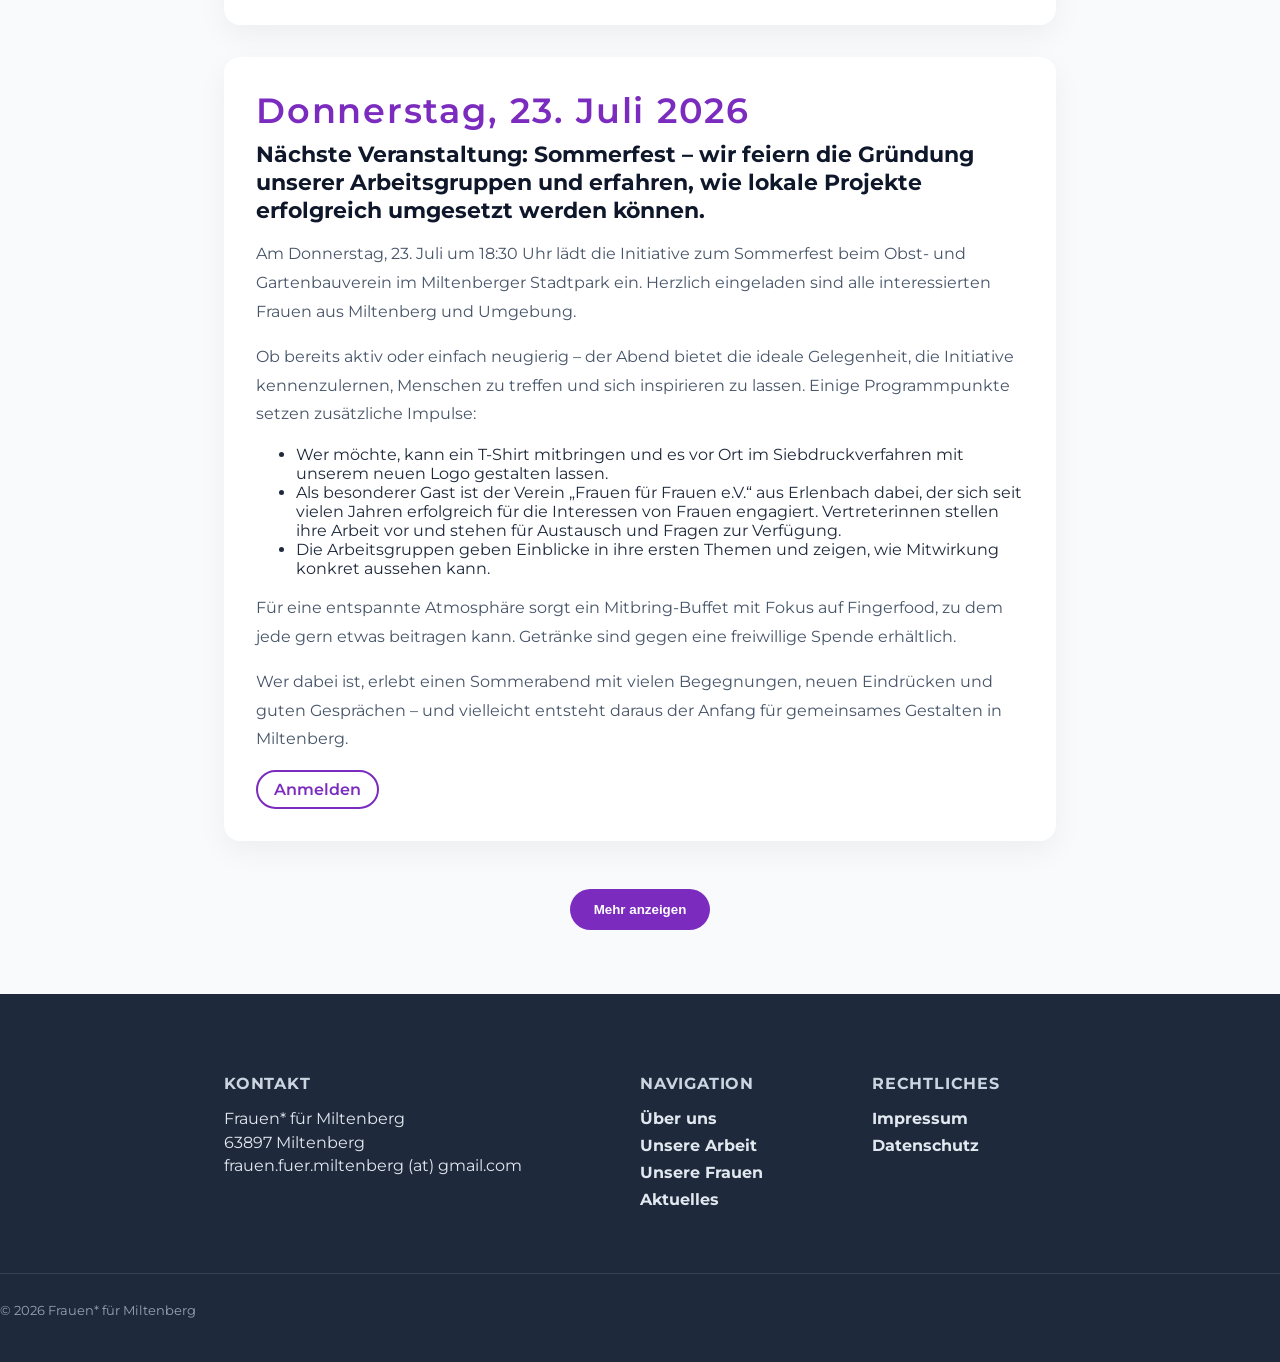
==== commit 56d215ba: "Remove Veranstaltungen button from filter Removed the Veranstaltungen button from the filter options" ====
--- a/aktuelles.html
+++ b/aktuelles.html
@@ -70,10 +70,6 @@
             Presse
         </button>
 
-        <button class="filter-btn" data-filter="veranstaltung">
-            Veranstaltungen
-        </button>
-
     </div>
 
 </div>
--- a/style.css
+++ b/style.css
@@ -1,6 +1,3 @@
-/* =========================================
-   BASICS
-========================================= */
 @font-face {
     font-family: 'Montserrat';
     src: url('./Montserrat-Regular.ttf') format('truetype');
@@ -32,6 +29,7 @@
 }
 
 :root {
+
     --primary: #7B2CBF;
     --primary-dark: #5A189A;
 
@@ -44,6 +42,7 @@
 
     --gray: #475569;
     --muted: #64748b;
+
 }
 
 body {
@@ -72,14 +71,9 @@
 h2 {
     font-size: 2.2rem;
 }
-    
+
 h3 {
     font-size: 1.2rem;
-}
-
-h4 {
-    margin-bottom: 0;
-    font-weight: normal;
 }
 
 a {
@@ -87,7 +81,6 @@
     color: var(--text);
     font-weight: 700;
 }
-
 
 a:hover {
     color: var(--primary);
@@ -116,9 +109,8 @@
     height: 12rem;
     background-color: var(--white);
     color: var(--text);
-    padding: 0 5% 0 5%;
-}
-
+    padding: 0 5%;
+}
 /* =========================================
    LOGO
 ========================================= */
@@ -130,13 +122,14 @@
    NAVIGATION
 ========================================= */
 nav {
+    display: contents;
+}
+
+#nav1 {
+    grid-column: 2;
     display: flex;
+    align-items: center;
     justify-content: center;
-    align-items: center;
-}
-
-#nav1 {
-    display: flex;
     gap: 4rem;
     font-size: 1.16rem;
     list-style: none;
@@ -153,7 +146,6 @@
 }
 
 #navbutton {
-    justify-self: end;
     padding: 0.5rem 1rem;
     border: 2px solid var(--primary);
     border-radius: 2rem;
@@ -163,6 +155,8 @@
     text-transform: uppercase;
     font-weight: 600;
     letter-spacing: 0.05em;
+    white-space: nowrap;
+    grid-column: 3;
 }
 
 #navbutton:hover {
@@ -200,41 +194,52 @@
 /* =========================================
    HERO
 ========================================= */
+
+
+#hero {
+    background: linear-gradient(rgba(0, 0, 0, 0.2), rgba(0, 0, 0, 0.4)), url("sommerfest1.png");  
+}
+
+#hero--aktuelles {
+    background: linear-gradient(rgba(0, 0, 0, 0.2), rgba(0, 0, 0, 0.4)), url("Namnloest.jpg");
+}
+
+#hero--kontakt {
+    background: linear-gradient(rgba(0, 0, 0, 0.2), rgba(0, 0, 0, 0.4)), url("kontakt.JPEG");
+}
+
+#hero--kontakt,
+#hero--aktuelles {
+    display: flex;
+    align-items: center;
+    height: 28rem;
+}
+
+#hero, 
+#hero--kontakt, 
+#hero--aktuelles {
+    background-repeat: no-repeat;
+    background-position: center;
+    background-size: cover;
+    margin: 0;
+}
+
 #hero {
     height: 44rem;
-    background: linear-gradient(rgba(0, 0, 0, 0.2), rgba(0, 0, 0, 0.4)), url("sommerfest1.png"); 
-    background-size: cover;
-    background-repeat: no-repeat;
-    background-position: center;
-    margin: 0;
-}
-
-#hero--kontakt{
-    display:flex;
-    align-items:center;
-    min-height:28rem;
-    max-height: 28rem;
-    background: linear-gradient(rgba(0, 0, 0, 0.2), rgba(0, 0, 0, 0.4)), url("kontakt.JPEG");
-}
-
-#hero--aktuelles{
-    display:flex;
-    align-items:center;
-    min-height:28rem;
-    max-height: 28rem;
-    background: linear-gradient(rgba(0, 0, 0, 0.2), rgba(0, 0, 0, 0.4)), url("aktuelles.jpg");
+}
+
+.hero-content, 
+.hero-small-content {
+    width: 65%;
+    margin: 0 auto;
 }
 
 .hero-content {
-    width: 65%;
     padding-top: 4rem;
-    margin: 0 auto;
 }
 
 .hero-small-content{
-    width:65%;
-    margin:0 auto;
-    padding-top:0;
+    padding-top: 0;
 }
 
 .hero-slogan {
@@ -243,10 +248,11 @@
     font-weight: 700;
     margin-bottom: 3rem;
     font-size: 1.16rem;
+    max-width: 800px;
 }
 
 .highlighted {
-    color: var(--primary);
+    color:var(--primary);
 }
 
 .hero-cta {
@@ -365,7 +371,7 @@
     gap: 3rem;
     align-items: start;
     margin-bottom: 3rem;
-    align-items: stretch; 
+    align-items: stretch; /* wichtig: volle Höhe nutzen */
 }
 
 .about-intro {
@@ -396,7 +402,7 @@
     display: flex;
     flex-direction: column;
     align-items: center;
-    justify-content: center; 
+    justify-content: center; /* ← das ist der vertikale Kern */
     text-align: center;
     height: 100%;
 }
@@ -453,7 +459,7 @@
 }
 
 .about-card:hover a {
-    background-color: var(--background);
+    background-color:var(--background);
     color: var(--primary);
 }
 
@@ -501,6 +507,7 @@
     color: var(--background);
 }
 
+
 /* =========================
    UNSERE ARBEIT
 ========================= */
@@ -517,6 +524,17 @@
     text-align: center;
     font-size: 2.6rem;
     margin-bottom: 0.5rem;
+}
+
+/* kleine decorative line */
+.arbeit-intro::before {
+    content: "";
+    display: block;
+    width: 64px;
+    height: 4px;
+    margin: 0 auto 1.5rem auto;
+    border-radius: 999px;
+    background: var(--primary);
 }
 
 .arbeit-intro {
@@ -528,17 +546,6 @@
     color: #334155;
     font-weight: 500;
     position: relative;
-}
-
-/* kleine decorative line */
-.arbeit-intro::before {
-    content: "";
-    display: block;
-    width: 64px;
-    height: 4px;
-    margin: 0 auto 1.5rem auto;
-    border-radius: 999px;
-    background: var(--primary);
 }
 
 /* FILTER BUTTONS */
@@ -579,9 +586,9 @@
 #soziales:checked ~ .filter-controls label[for="soziales"],
 #ökologie:checked ~ .filter-controls label[for="ökologie"] {
 
-    background-color: var(--primary);
-    border-color: var(--primary);
-    color: var(--white);
+    background-color: #7B2CBF;
+    border-color: #7B2CBF;
+    color: #ffffff;
 }
 
 /* Labels als Buttons */
@@ -589,18 +596,17 @@
     display: inline-block;
     padding: 0.5rem 1rem;
     margin: 0rem;
-    border: 2px solid var(--primary);
-    color: var(--heading);
+    border: 2px solid #7B2CBF;
+    color: #0F172A;
     border-radius: 2rem;
     cursor: pointer;
     transition: 0.2s;
 }
 
 .filter-controls label:hover {
-    background-color: var(--primary);
-    color: var(--background);
-}
-
+    background-color: #7B2CBF;
+    color: #F8FAFC;
+}
 
 /* STATUS */
 
@@ -646,12 +652,11 @@
 
 /* GRID */
 .arbeit-grid {
-    width: 100%;
+    margin: 0 auto;
     display: grid;
-    grid-template-columns: repeat(auto-fit, minmax(280px, 1fr));
+    box-sizing: border-box;
+    grid-template-columns: repeat(auto-fit, minmax(260px, 1fr));
     gap: 1rem;
-    margin: 0 auto;
-    padding: 2rem;
     background-color: var(--light);
     color: #111827;
 }
@@ -717,8 +722,8 @@
 }
 
 #loadMoreBtn {
-    background-color: var(--primary);
-    color: var(--white);
+    background-color: #7B2CBF;
+    color: white;
     border: none;
     padding: 0.8rem 1.5rem;
     border-radius: 2rem;
@@ -727,13 +732,13 @@
 }
 
 #loadMoreBtn:hover {
-    background-color: var(--primary-dark);
+    background-color: #5a189a;
 }
 
 #showLessBtn {
     background-color: transparent;
-    color: var(--primary);
-    border: 2px solid var(--primary);
+    color: #7B2CBF;
+    border: 2px solid #7B2CBF;
     padding: 0.8rem 1.5rem;
     border-radius: 2rem;
     cursor: pointer;
@@ -743,8 +748,8 @@
 }
 
 #showLessBtn:hover {
-    background-color: var(--primary);
-    color: var(--white);
+    background-color: #7B2CBF;
+    color: white;
 }
 
 .join-btn {
@@ -786,17 +791,6 @@
     margin-bottom: 0.5rem;
 }
 
-/* kleine decorative line */
-#unsere-frauen h2::after {
-    content: "";
-    display: block;
-    width: 64px;
-    height: 4px;
-    margin: 1.5rem auto 1.5rem auto;
-    border-radius: 999px;
-    background: var(--primary);
-}
-
 .frauen-wrapper {
     width: 100%;
     margin: 1.5rem auto;
@@ -827,7 +821,6 @@
     overflow: hidden;
 }
 
-
 .frau img {
     width: 100%;
     height: 100%;
@@ -846,6 +839,17 @@
 .frau-content p {
     line-height: 1.7;
     color: var(--gray);
+}
+
+.quote {
+    margin-top: 1.5rem;
+    padding: 1rem 1.25rem;
+    border-left: 4px solid #7B2CBF;
+    color: #334155 !important;
+    font-style: italic;
+    line-height: 1.6;
+    background: rgba(123, 44, 191, 0.06);
+    border-radius: 0 10px 10px 0;
 }
 
 /* Pfeile */
@@ -854,11 +858,9 @@
     top: 50%;
     transform: translateY(-50%);
     z-index: 10;
-
     background: var(--primary);
     color: var(--white);
     border: none;
-
     width: 40px;
     height: 40px;
     border-radius: 50%;
@@ -1091,43 +1093,44 @@
 }
 
 /* =========================
-   AKTUELLES 
+   AKTUELLES
 ========================= */
+
+#aktuelles {
+    margin: 4rem auto;
+}
 
 .filter-btn {
     font-family: 'Montserrat', sans-serif;
     background: transparent;
-    border: 2px solid var(--primary);
-    color: var(--text);
-
+    border: 2px solid #7B2CBF;
+    color: #1E293B;
     padding: 0.6rem 1rem;
-
     border-radius: 2rem;
-
     cursor: pointer;
-
     transition: 0.2s ease;
-
     font-weight: 600;
 }
 
 .filter-btn:hover {
-    background: var(--primary);
-    color: var(--white);
+    background: #7B2CBF;
+    color: white;
 }
 
 .filter-btn.active {
-    background: var(--primary);
-    color: var(--white);
+    background: #7B2CBF;
+    color: white;
 }
 
 #posts {
     margin-bottom: 3rem;
-}
-
+    display: flex; 
+    flex-direction: column; 
+    gap: 2rem;
+}
 
 .post-card {
-    background: var(--white);
+    background: white;
     padding: 2rem;
     border-radius: 16px;
     box-shadow: 0 10px 30px rgba(0,0,0,0.05);
@@ -1147,13 +1150,13 @@
 
 .post-card p {
     line-height: 1.8;
-    color: var(--gray);
+    color: #475569;
 }
 
 .post-card-number {
     font-size: 2.2rem;
     font-weight: 600;
-    color: var(--primary);
+    color: #7B2CBF;
     margin-bottom: 0.5rem;
     letter-spacing: 0.05em;
 }
@@ -1162,400 +1165,78 @@
     display: inline-block;
     padding: 0.5rem 1rem;
     border-radius: 2rem;
-
     font-family: 'Montserrat', sans-serif;
     font-size: 1rem;
     font-weight: 600;
     text-decoration: none;
     text-align: center;
-    background: var(--white);
-    color: var(--primary);
-    border: 2px solid var(--primary);
+    background: white;
+    color: #7B2CBF;
+    border: 2px solid #7B2CBF;
     transition: all 0.2s ease;
 }
 
 .post-card-btn:hover {
-    background: var(--primary);
-    color: var(--white);
-    border-color: var(--primary);
+    background: #7B2CBF;
+    color: white;
+    border-color: #7B2CBF;
 }
 
 /* =========================================
-   TABLET
+   (DATENSCHUTZ / IMPRESSUM)
 ========================================= */
 
-@media (max-width: 900px) {
-
-    .highlight-card {
-        grid-template-columns: 1fr;
-        text-align: center;
-        padding: 1.5rem;
-    }
-
-    .highlight-tag {
-        justify-self: center;
-    }
-
-    .highlight-button {
-        width: 100%;
-        box-sizing: border-box;
-    }
-}
-
 /* =========================================
-   MOBILE
+   RESPONSIVE
 ========================================= */
 
-@media (max-width: 600px) {
-
-    #highlight-aktuelles {
-        width: 92%;
-    }
-
-    .highlight-card {
-        padding: 1.25rem;
-        border-radius: 18px;
-        gap: 1.2rem;
-    }
-
-    .highlight-content h3 {
-        font-size: 1.05rem;
-    }
-
-    .highlight-meta,
-    .highlight-location {
-        font-size: 0.9rem;
-    }
-}
-
-/* MOBILE */
-
-@media (max-width: 900px) {
-
-    #ueber-uns {
-        width: 90%;
-    }
-
-    .about-intro {
-        grid-template-columns: 1fr;
-    }
-
-    .about-cards {
-        grid-template-columns: 1fr;
-    }
-
-    .about-card:first-child {
-        min-height: auto;
-    }
-
-    .highlight-number {
-        font-size: 4rem;
-    }
-}
-
-/* =========================================
-   RESPONSIVE DESIGN
-========================================= */
-
-/* TABLET */
+/* =========================
+   TABLET / SMALL DESKTOP
+========================= */
+
 @media (max-width: 1100px) {
 
+    /* CONTAINER*/
+    .container,
+    .hero-content,
+    .hero-small-content,
+    .footer-inner,
+    #legal-page {
+        width: min(70%, 1000px);
+        margin-inline: auto;
+    }
+
+    /* TYPOGRAPHY */
     h1 {
         font-size: 4rem;
     }
 
-    .hero-content {
-        width: 80%;
-    }
-
-    .hero-small-content {
-        width: 80%;
-    }
-
-    #ueber-uns,
-    .arbeit-grid,
-    .footer-inner,
-    .frauen-wrapper,
-    #unsere-frauen h2,
-    #unsere-arbeit h2,
-    #kontakt {
-        width: 90%;
-    }
-
-    .arbeit-intro {
-        width: 90%;
-        font-size: 1rem;
-        line-height: 1.7;
-    }
-   
-    .about-top {
-        grid-template-columns: 1fr;
-    }
-
-    .about-cards {
-        grid-template-columns: 1fr;
-    }
-
-    .frau {
-        grid-template-columns: 1fr;
-    }
-
-    .frau img {
-        height: 320px;
-    }
-
-    .highlight-line {
-        grid-template-columns: 1fr;
-        text-align: center;
-        gap: 1rem;
-        padding: 1.5rem;
-    }
-
-    .highlight-label {
-        height: auto;
-        padding: 0.7rem;
-    }
-
-    .highlight-button {
-        margin: 0 auto;
-    }
-
-    #aktuelles {
-        flex-wrap: wrap;
-    }
-
-    .footer-inner {
-        grid-template-columns: 1fr 1fr;
-    }
-
-    #legal-page {
-        width: 90%;
-    }
-   
-}
-
-/* MOBILE */
-@media (max-width: 768px) {
-
-    body {
-        overflow-x: hidden;
-    }
-
-    h1 {
-        font-size: 2.8rem;
-        line-height: 1.2;
-    }
-
-    h2 {
-        font-size: 1.8rem;
-    }
+    /* =========================
+       HEADER
+    ========================= */
 
     .site-header {
-        grid-template-columns: 1fr;
-        height: auto;
-        padding: 1rem;
-        gap: 1rem;
-    }
-
-    nav {
-        width: 100%;
-    }
-
-    #nav1 {
-        flex-wrap: wrap;
-        justify-content: center;
-        gap: 0.5rem;
-    }
-
-    #navbutton {
-        justify-self: center;
-    }
-
-    #logo {
-        margin: 0 auto;
-    }
-
-    #hero {
-        height: auto;
-        padding: 5rem 0;
-    }
-
-    #hero--kontakt {
-        height: auto;
-        padding: 5rem 0;
-    }
-
-    #hero--aktuelles {
-        height: auto;
-        padding: 5rem 0;
-    }
-
-    .hero-content {
-        width: 90%;
-        padding-top: 0;
-    }
-
-    .hero-small-content {
-        width: 90%;
-        padding-top: 0;
-    }
-
-    .hero-slogan {
-        font-size: 1rem;
-    }
-
-    .about-intro p {
-        font-size: 1rem;
-        line-height: 1.7;
-    }
-
-    .highlight-number {
-        font-size: 3rem;
-    }
-
-    .filter-controls {
-        width: 90%;
-        justify-content: flex-start;
-    }
-
-    .arbeit-grid {
-        width: 90%;
-        padding: 0;
-        grid-template-columns: 1fr;
-    }
-
-    .arbeit {
-        width: 100%;
-    }
-
-    .arbeit-content {
-        padding: 1rem;
-    }
-
-    .frau {
-        min-width: 100%;
-    }
-
-    .frau img {
-        height: 260px;
-    }
-
-    .frau-content {
-        padding: 1.5rem;
-    }
-
-    .slider-btn {
-        display: none;
-    }
-
-    #aktuelles {
-        flex-direction: column;
-    }
-
-    .footer-inner {
-        width: 90%;
-        grid-template-columns: 1fr;
-        gap: 2rem;
-    }
-
-    footer {
-        padding: 3rem 0 2rem 0;
-    }
-}
-
-/* SMALL MOBILE */
-@media (max-width: 480px) {
-
-    h1 {
-        font-size: 2.2rem;
-    }
-
-    .highlight-button,
-    .hero-btn,
-    .card-btn {
-        width: 100%;
-        text-align: center;
-        box-sizing: border-box;
-    }
-
-    .filter-controls {
-        gap: 0.4rem;
-    }
-
-    .filter-controls label {
-        font-size: 0.9rem;
-        padding: 0.45rem 0.8rem;
-    }
-
-    .about-card {
-        padding: 1.5rem;
-    }
-
-    .highlight-line {
-        padding: 1rem;
-    }
-
-    .update-text h3 {
-        font-size: 0.95rem;
-    }
-
-    .update-text p {
-        font-size: 0.85rem;
-    }
-}
-
-/* =========================================
-   DESKTOP NAV FIX
-========================================= */
-
-@media (min-width: 769px) {
-
-    #mobileNav {
-        display: flex;
-        align-items: center;
-        width: 100%;
-    }
-
-    #nav1 {
-        display: flex;
-        justify-content: center;
-        align-items: center;
-        flex: 1;
-        gap: 2rem;
-    }
-
-    #navbutton {
-        margin-left: auto;
-    }
-
-}
-
-/* =========================================
-   MOBILE NAVIGATION
-========================================= */
-
-@media (max-width: 768px) {
-
-    .site-header {
-        display: flex;
-        justify-content: space-between;
-        align-items: center;
-        padding: 1rem 5%;
-        height: auto;
+        height: 9rem;
+        padding: 0 5%;
     }
 
     .logo {
-        margin: 0;
-    }
+        height: 8rem;
+    }
+
+    /* =========================
+       NAVIGATION
+    ========================= */
 
     #hamburger {
         display: flex;
+        margin-left: auto;
+        z-index: 1600;
     }
 
     #mobileNav {
         position: fixed;
-        top: 0;
-        right: -100%;
+        inset: 0;
         width: 100%;
         height: 100vh;
         background: var(--background);
@@ -1563,13 +1244,14 @@
         flex-direction: column;
         justify-content: center;
         align-items: center;
-        gap: 2rem;
-        transition: right 0.35s ease;
+        gap: 3rem;
+        transform: translateX(100%);
+        transition: transform 0.35s ease;
         z-index: 1500;
     }
 
     #mobileNav.active {
-        right: 0;
+        transform: translateX(0);
     }
 
     #nav1 {
@@ -1577,6 +1259,8 @@
         flex-direction: column;
         align-items: center;
         gap: 1.5rem;
+        margin: 0;
+        padding: 0;
     }
 
     .nav1 {
@@ -1584,11 +1268,12 @@
     }
 
     #navbutton {
-        margin-left: 0;
-        margin-top: 1rem;
-    }
-
-    /* HAMBURGER ANIMATION */
+        margin: 1rem 0 0;
+    }
+
+    /* =========================
+       HAMBURGER
+    ========================= */
 
     #hamburger.active span:nth-child(1) {
         transform: rotate(45deg) translateY(11px);
@@ -1601,9 +1286,257 @@
     #hamburger.active span:nth-child(3) {
         transform: rotate(-45deg) translateY(-11px);
     }
-}
+
+    /* =========================
+       HERO
+    ========================= */
+
+    #hero {
+        min-height: 38rem;
+        height: auto;
+    }
+
+    #hero--kontakt,
+    #hero--aktuelles {
+        min-height: 24rem;
+        height: auto;
+    }
+
+    .hero-content {
+        padding-top: 5rem;
+        padding-bottom: 5rem;
+    }
+
+    /* =========================
+       ABOUT
+    ========================= */
+
+    .about-top {
+        grid-template-columns: 1fr;
+    }
+    
+    .about-cards {
+        grid-template-columns: 1fr;
+    }
+
+    /*.highlight-line {
+        grid-template-columns: 1fr;
+        text-align: center;
+        gap: 1rem;
+        padding: 1.5rem;
+    }*/
+
+    /*.highlight-label {
+        height: auto;
+        padding: 0.7rem;
+    }*/
+    
+    /* =========================
+       FRAUEN
+    ========================= */
+
+    .frau img {
+        height: 320px;
+    }
+
+    /* =========================
+       FOOTER
+    ========================= */
+
+    .footer-inner {
+        grid-template-columns: 1fr 1fr;
+    }
+
+    /* =========================
+       KONTAKT
+    ========================= */
+
+    #kontakt .about-card {
+        margin-top: 2rem;
+    }
+
+    /* =========================
+       AKTUELLES
+    ========================= */
+
+    /*#aktuelles {
+        flex-wrap: wrap;
+    }*/
+}
+
+/* =========================
+   MOBILE
+========================= */
 
 @media (max-width: 768px) {
+
+    body {
+        overflow-x: hidden;
+    }
+
+
+    /* TYPOGRAPHY */
+    
+    h1 {
+        font-size: clamp(2.4rem, 9vw, 3.2rem);
+        line-height: 1.15;
+    }
+
+    h2 {
+        font-size: 1.8rem;
+    }
+
+    /* HERO */
+
+    #hero,
+    #hero--kontakt,
+    #hero--aktuelles {
+        min-height: auto;
+        padding: 5rem 0;
+    }
+
+    .hero-content,
+    .hero-small-content {
+        /*width: 90%;*/
+        padding: 0;
+    }
+
+    .hero-slogan {
+        font-size: 1rem;
+    }
+
+    .hero-cta {
+        display: inline-block;
+        font-size: 1rem;
+    }
+
+    /* AKTUELLES*/ 
+
+    .highlight-card {
+        padding: 1.25rem;
+        gap: 1rem;
+        grid-template-columns: 1fr;
+        border-radius: 18px;
+        text-align: center;
+    }
+
+    .highlight-content h3 {
+        font-size: 1.05rem;
+        padding-top: 0.5rem;
+    }
+
+    .highlight-meta,
+    .highlight-location {
+        font-size: 0.9rem;
+    }
+
+    .highlight-button {
+        display: inline-block;
+        width: fit-content;
+        justify-self: center;
+        padding: 0.5rem 1.3rem;
+    }
+
+    .highlight-tag {
+        justify-self: center;
+    }
+
+    /* ÜBER UNS */
+
+    
+    #ueber-uns {
+        padding: 0;
+    }
+
+    .about-intro p {
+        font-size: 1rem;
+        line-height: 1.7;
+    }
+
+    .highlight-number {
+        font-size: 3.5rem;
+    }
+
+    /* ARBEIT */
+
+    .filter-controls {
+        width: 90%;
+        justify-content: flex-start;
+    }
+    
+    #unsere-arbeit {
+        padding: 4rem 0;
+    }
+
+    #unsere-arbeit h2,
+    #unsere-frauen h2 {
+        font-size: 2rem;
+    }
+
+    .arbeit-intro {
+        font-size: 1rem;
+        line-height: 1.7;
+        margin-bottom: 2.5rem;
+    }
+
+    .arbeit-grid {
+        grid-template-columns: 1fr;
+        gap: 1.25rem;
+    }
+
+    .arbeit-content {
+        padding: 1.25rem;
+    }
+
+    /* FRAUEN */
+
+    #unsere-frauen {
+        padding: 4rem 0;
+    }
+
+    .frau {
+        min-width: 100%;
+        grid-template-columns: 1fr;
+    }
+    
+    .frau img {
+        width: 100%;
+        height: 260px;
+        object-fit: cover;
+    }
+
+    .frau-content {
+        padding: 1.5rem;
+    }
+
+    .slider-btn {
+        display: none;
+    }
+
+    /*#aktuelles {
+        flex-direction: column;
+    }*/
+
+    /* FOOTER */
+
+    footer {
+        padding: 3rem 0 2rem;
+    }
+
+    .footer-inner {
+        width: 90%;
+        grid-template-columns: 1fr;
+        gap: 2rem;
+    }
+
+
+    .footer-inner {
+        width: 90%;
+        grid-template-columns: 1fr;
+        gap: 2rem;
+    }
+
+    /* LEGAL */
 
     #legal-page {
         width: 90%;
@@ -1614,56 +1547,115 @@
         font-size: 2.3rem;
     }
 
-}
-
-@media (max-width:768px) {
-    #ueber-uns,
-    #unsere-arbeit,
-    #unsere-frauen,
-    #aktuelles, 
-    #kontakt {
-        scroll-margin-top: 18rem;
-    }
-}
-
-@media (max-width:768px){
-
-    #aktuelles-main .post-card{
-        padding:1.4rem;
-    }
-
-    #aktuelles-main .post-card h3{
-        font-size:1.2rem;
-    }
-
-    #aktuelles-main .post-card-number{
-        font-size:1rem;
-    }
-
-}
-
-@media (max-width:768px){
-
-    .hero-small{
-        min-height:22rem;
-    }
-
-    .hero-small-content{
-        width:90%;
-    }
-
-}
-
-#aktuelles-main{
-    width:65%;
-    margin:6rem auto;
-}
-
-@media (max-width:768px){
-
-    #aktuelles-main{
-        width:92%;
-        margin:3rem auto;
-    }
-
-}
+    #legal-page h2 {
+        font-size: 1.5rem;
+    }
+
+    #legal-page p,
+    #legal-page li {
+        font-size: 0.95rem;
+        line-height: 1.75;
+    }
+}
+
+/* =========================
+   SMALL MOBILE
+========================= */
+
+@media (max-width: 480px) {
+
+    .container,
+    .hero-content,
+    .hero-small-content {
+        width: 80%;
+    }
+
+    /* HERO */
+
+    #hero,
+    #hero--kontakt,
+    #hero--aktuelles {
+        padding: 4rem 0;
+    }
+
+    .hero-content{
+        margin-bottom: 2rem;
+    }
+
+    h1 {
+        font-size: 2.8rem;
+        max-width: 80%;
+    }
+
+    .hero-slogan {
+        font-size: 0.95rem;
+    }
+
+    .hero-cta {
+        width: 100%;
+        text-align: center;
+        box-sizing: border-box;
+    }
+
+    /* ABOUT */
+
+    #ueber-uns {
+        margin: 4rem auto;
+    }
+
+    .about-card {
+        padding: 1.25rem;
+        padding: 1.5rem;
+    }
+
+    .highlight-number {
+        font-size: 3rem;
+    }
+
+    .highlight-line {
+        padding: 1rem;
+    }
+
+    .update-text h3 {
+        font-size: 0.95rem;
+    }
+
+    .update-text p {
+        font-size: 0.85rem;
+    }
+
+    /* ARBEIT */
+
+    .filter-controls {
+        gap: 0.4rem;
+    }
+
+    .filter-controls label {
+        font-size: 0.9rem;
+        padding: 0.45rem 0.8rem;
+    }
+    
+    .arbeit-grid {
+        margin-inline: auto;
+    }
+
+    .arbeit-content {
+        padding: 1rem;
+    }
+
+    .arbeit h3 {
+        font-size: 1.1rem;
+    }
+
+    /* FRAUEN */
+
+    .frau-content {
+        padding: 1.25rem;
+    }
+
+    /* LEGAL */
+
+    #legal-page h1 {
+        font-size: 2rem;
+    }
+}
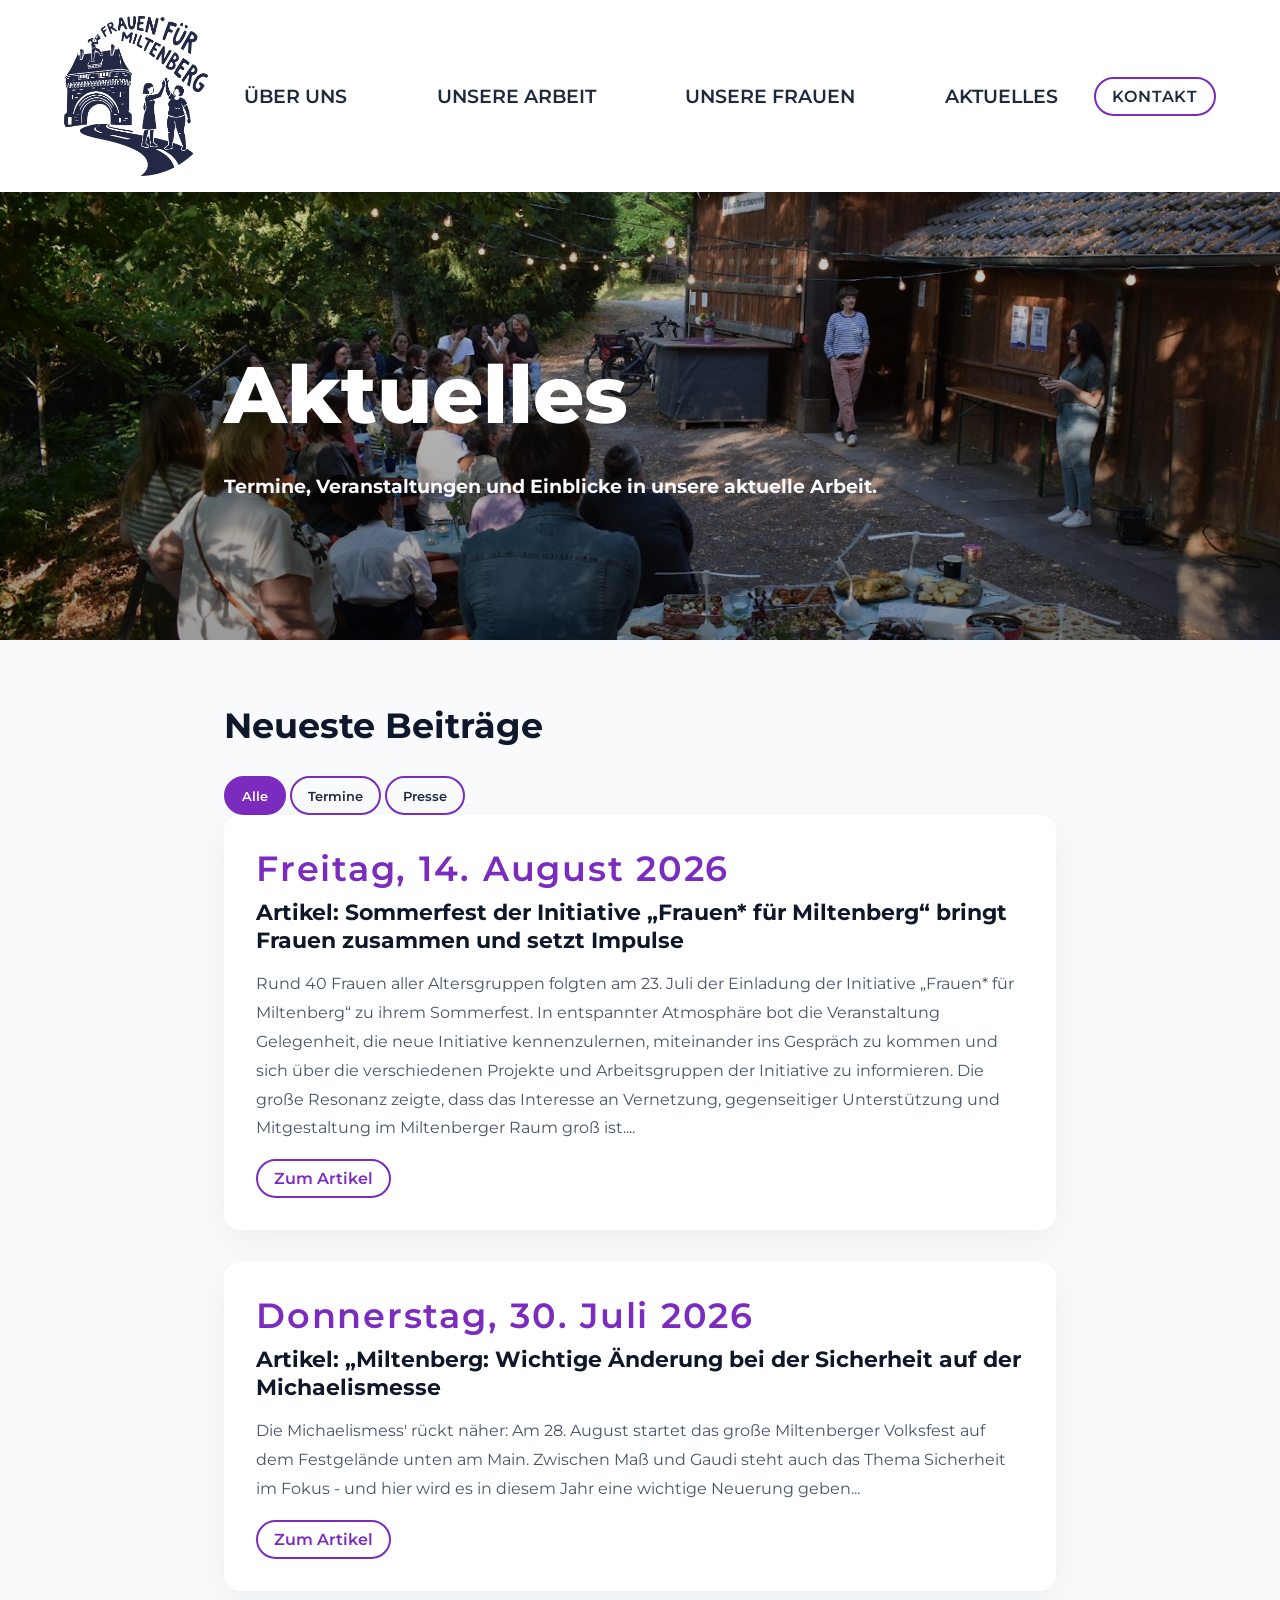
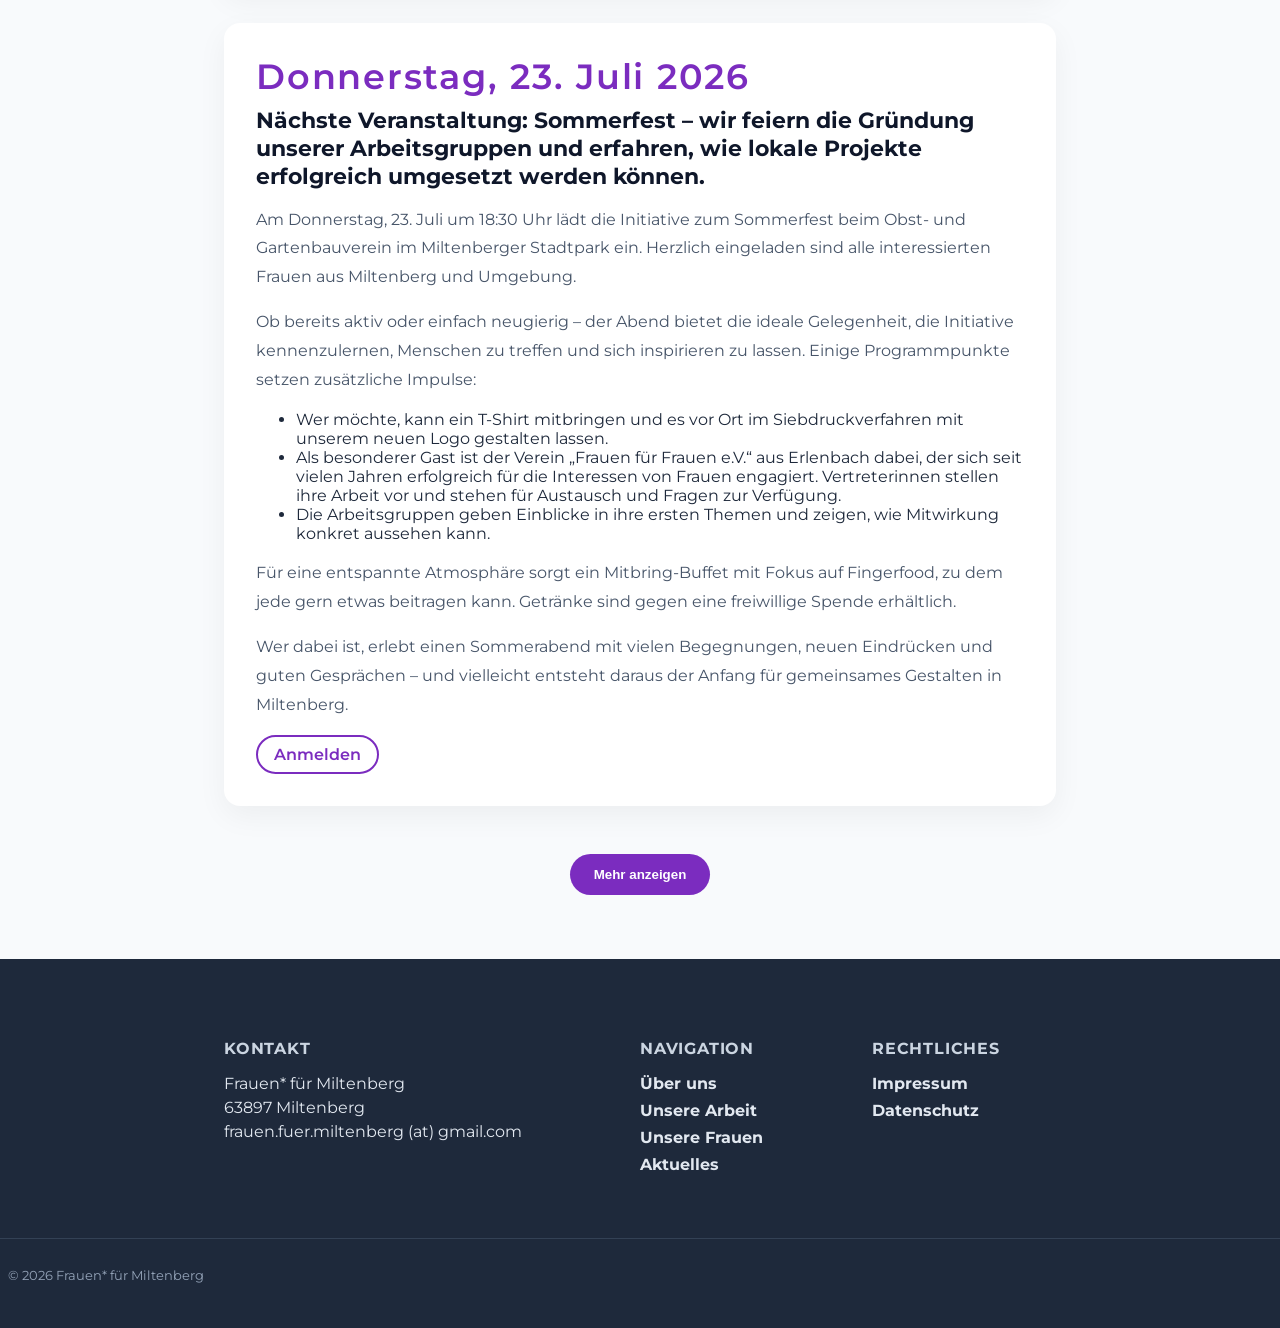
==== commit 75aad2a6: "Update navigation links and add dropdown menu" ====
--- a/aktuelles.html
+++ b/aktuelles.html
@@ -20,11 +20,20 @@
         <!-- NAVIGATION -->
         <nav id="mobileNav">
             <ul id="nav1">
-                <li><a class="nav1" href="index.html#ueber-uns">Über uns</a></li>
-                <li><a class="nav1" href="index.html#unsere-arbeit">Unsere Arbeit</a></li>
-                <li><a class="nav1" href="index.html#unsere-frauen">Unsere Frauen</a></li>
+                <li><a class="nav1" href="#ueber-uns">Über uns</a></li>
+                <li class="nav-dropdown"><a class="nav1" href="#unsere-arbeit">Unsere Arbeit</a>
+                    <ul class="submenu">
+                        <li><a href="oekologie.html">AG Ökologie</a></li>
+                        <li><a href="familie.html">AG Familie</a></li>
+                        <li><a href="berufundbildung.html">AG Beruf &amp; Bildung</a></li>
+                        <li><a href="mobilitaet.html">AG Mobilität</a></li>
+                        <li><a href="stadtplanung.html">AG Stadtplanung</a></li>
+                        <li><a href="soziales.html">AG Soziales</a></li>
+                    </ul>
+                </li>
+                <li><a class="nav1" href="#unsere-frauen">Unsere Frauen</a></li>
                 <li><a class="nav1" href="aktuelles.html">Aktuelles</a></li>
-            </ul>
+            </ul>            
             <a id="navbutton" href="kontakt.html">Kontakt</a>
         </nav>
         
--- a/style.css
+++ b/style.css
@@ -42,6 +42,14 @@
 
     --gray: #475569;
     --muted: #64748b;
+
+    --mobilitaet: #168AAD;
+    --oekologie: #40916C;
+    --soziales: #D65A6F;
+    --familie: #D9A441;
+    --berufundbildung: #457B9D;
+    --stadtplanung: #E07A3F;
+    
 
 }
 
@@ -166,6 +174,93 @@
 }
 
 /* =========================================
+   NAVIGATION DROPDOWN
+========================================= */
+
+.nav-dropdown {
+    position: relative;
+}
+
+/* Untermenü */
+
+.nav-dropdown .submenu {
+    position: absolute;
+    top: calc(100% + 10px);
+    left: 0;
+    transform: translateY(-10px);
+
+    min-width: 240px;
+    margin: 0;
+    padding: 0.7rem 0;
+
+    list-style: none;
+
+    background: var(--white);
+    border-radius: 14px;
+    box-shadow: 0 15px 40px rgba(0, 0, 0, 0.12);
+
+    opacity: 0;
+    visibility: hidden;
+    pointer-events: none;
+
+    transition:
+        opacity 0.2s ease,
+        transform 0.2s ease,
+        visibility 0.2s ease;
+
+    z-index: 3000;
+}
+
+.nav-dropdown::after {
+    content: "";
+    position: absolute;
+    top: 100%;
+    left: 0;
+    width: 100%;
+    height: 15px;
+}
+/* Untermenü Links */
+
+.nav-dropdown .submenu li {
+    margin: 0;
+}
+
+.nav-dropdown .submenu a {
+    display: block;
+
+    padding: 0.75rem 1.2rem;
+
+    color: var(--text);
+    font-size: 0.95rem;
+    font-weight: 600;
+    text-transform: uppercase;
+
+    white-space: nowrap;
+
+    transition:
+        background-color 0.2s ease,
+        color 0.2s ease;
+}
+
+/* Hover */
+
+.nav-dropdown .submenu a:hover {
+    background-color: rgba(123, 44, 191, 0.08);
+    color: var(--primary);
+}
+
+/* Dropdown öffnen */
+
+.nav-dropdown:hover .submenu,
+.nav-dropdown:focus-within .submenu {
+    opacity: 1;
+    visibility: visible;
+    pointer-events: auto;
+
+    transform: translateY(0);
+}
+
+/* =========================================
    HAMBURGER MENU
 ========================================= */
 
@@ -201,7 +296,7 @@
 }
 
 #hero--aktuelles {
-    background: linear-gradient(rgba(0, 0, 0, 0.2), rgba(0, 0, 0, 0.4)), url("Namnloest.jpg");
+    background: linear-gradient(rgba(0, 0, 0, 0.2), rgba(0, 0, 0, 0.4)), url("aktuelles.jpg");
 }
 
 #hero--kontakt {
@@ -538,74 +633,13 @@
 }
 
 .arbeit-intro {
-    width: min(760px, 90%);
+    width: min(760px, 100%);
     margin: 1.5rem auto 4rem auto;
     font-size: 1.15rem;
-    line-height: 1.95;
+    line-height: 1.9;
     text-align: center;
     color: #334155;
-    font-weight: 500;
     position: relative;
-}
-
-/* FILTER BUTTONS */
-
-.filter-controls {
-    width: 100%;
-    display: flex;
-    flex-direction: column;
-    gap: 1rem;
-    margin: 2rem auto;
-}
-
-.filter-top,
-.filter-bottom {
-    display: flex;
-    flex-wrap: wrap;
-    gap: 0.8rem;
-    justify-content: center;
-    width: 100%;
-}
-
-/* Radio verstecken */
-input[type="radio"] {
-    display: none;
-}
-
-/* AKTIVER FILTER */
-
-#aktiv:checked ~ .filter-controls label[for="aktiv"],
-#gesucht:checked ~ .filter-controls label[for="gesucht"],
-#fertig:checked ~ .filter-controls label[for="fertig"],
-#all:checked ~ .filter-controls label[for="all"],
-#familie:checked ~ .filter-controls label[for="familie"],
-#stadtplanung:checked ~ .filter-controls label[for="stadtplanung"],
-#bildung:checked ~ .filter-controls label[for="bildung"],
-#wirtschaft:checked ~ .filter-controls label[for="wirtschaft"],
-#mobilität:checked ~ .filter-controls label[for="mobilität"],
-#soziales:checked ~ .filter-controls label[for="soziales"],
-#ökologie:checked ~ .filter-controls label[for="ökologie"] {
-
-    background-color: #7B2CBF;
-    border-color: #7B2CBF;
-    color: #ffffff;
-}
-
-/* Labels als Buttons */
-.filter-controls label {
-    display: inline-block;
-    padding: 0.5rem 1rem;
-    margin: 0rem;
-    border: 2px solid #7B2CBF;
-    color: #0F172A;
-    border-radius: 2rem;
-    cursor: pointer;
-    transition: 0.2s;
-}
-
-.filter-controls label:hover {
-    background-color: #7B2CBF;
-    color: #F8FAFC;
 }
 
 /* STATUS */
@@ -1026,6 +1060,10 @@
     color: #94A3B8;
 }
 
+.footer-bottom p {
+    margin-left: 0.5rem;
+}
+
 /* =========================================
    (DATENSCHUTZ / IMPRESSUM)
 ========================================= */
@@ -1386,6 +1424,55 @@
         font-size: 1.8rem;
     }
 
+    /* DROPDOWN MENU ARBEIT */
+
+    .nav-dropdown .submenu {
+        position: static;
+
+        transform: none;
+
+        width: 100%;
+        min-width: 0;
+
+        padding: 0;
+        margin-top: 0.5rem;
+
+        background: transparent;
+        box-shadow: none;
+
+        opacity: 1;
+        visibility: visible;
+        pointer-events: auto;
+
+        display: none;
+    }
+
+    /* Pfeil ausblenden */
+
+    .nav-dropdown .submenu::before {
+        display: none;
+    }
+
+    /* Untermenü öffnen */
+
+    .nav-dropdown.open .submenu {
+        display: block;
+    }
+
+    /* AG Links */
+
+    .nav-dropdown .submenu a {
+        padding: 0.7rem 1rem;
+
+        font-size: 0.95rem;
+
+        color: var(--text);
+    }
+
+    .nav-dropdown .submenu a:hover {
+        background: rgba(123, 44, 191, 0.08);
+    }
+
     /* HERO */
 
     #hero,
@@ -1458,11 +1545,6 @@
     }
 
     /* ARBEIT */
-
-    .filter-controls {
-        width: 90%;
-        justify-content: flex-start;
-    }
     
     #unsere-arbeit {
         padding: 4rem 0;
@@ -1659,3 +1741,708 @@
         font-size: 2rem;
     }
 }
+
+
+
+
+
+
+
+
+
+
+
+
+
+
+/* =========================================
+   ARBEITSGRUPPEN
+========================================= */
+
+/* HERO */
+
+
+/*#hero--mobilitaet {
+    background: linear-gradient(rgba(15, 23, 42, 0.25), rgba(15, 23, 42, 0.55)), url("miltenberg.jpg");
+}*/
+
+#hero--mobilitaet {
+    background:
+        linear-gradient(
+            to right,
+            var(--mobilitaet) 0%,
+            rgba(22, 138, 173, 0.95) 25%,
+            rgba(22, 138, 173, 0.75) 50%,
+            rgba(22, 138, 173, 0.35) 75%,
+            transparent 100%),
+        url("miltenberg.jpg");
+}
+
+#hero--oekologie {
+    background-image:
+        linear-gradient(
+            to right,
+            var(--oekologie) 0%,
+            rgba(64, 145, 108, 0.95) 30%,
+            rgba(64, 145, 108, 0.8) 55%,
+            rgba(64, 145, 108, 0.45) 80%,
+            transparent 100%
+        ),
+        url("miltenberg.jpg");
+}
+
+#hero--soziales {
+    background: 
+        linear-gradient(
+            to right,
+            var(--soziales) 0%,
+            rgba(214, 90, 111, 0.95) 30%,
+            rgba(214, 90, 111, 0.8) 55%,
+            rgba(214, 90, 111, 0.45) 80%,
+            transparent 100%
+        ),
+        url("miltenberg.jpg");
+}
+
+#hero--stadtplanung {
+    background-image:
+        linear-gradient(
+            to right,
+            var(--stadtplanung) 0%,
+            rgba(224, 122, 63, 0.95) 30%,
+            rgba(224, 122, 63, 0.8) 55%,
+            rgba(224, 122, 63, 0.45) 80%,
+            transparent 100%
+        ),
+        url("miltenberg.jpg");
+}
+
+#hero--familie {
+    background-image:
+        linear-gradient(
+            to right,
+            var(--familie) 0%,
+            rgba(217, 164, 65, 0.95) 30%,
+            rgba(217, 164, 65, 0.8) 55%,
+            rgba(217, 164, 65, 0.45) 80%,
+            transparent 100%
+        ),
+        url("miltenberg.jpg");
+}
+
+#hero--berufundbildung {
+    background-image:
+        linear-gradient(
+            to right,
+            var(--berufundbildung) 0%,
+            rgba(69, 123, 157, 0.95) 30%,
+            rgba(69, 123, 157, 0.8) 55%,
+            rgba(69, 123, 157, 0.45) 80%,
+            transparent 100%
+        ),
+        url("miltenberg.jpg");
+}
+
+#hero--mobilitaet,
+#hero--soziales,
+#hero--familie, 
+#hero--berufundbildung,
+#hero--oekologie,
+#hero--stadtplanung {
+    display: flex;
+    align-items: center;
+    min-height: 28rem;
+    background-repeat: no-repeat;
+    background-position: center;
+    background-size: cover;
+    margin: 0;
+}
+
+.ag-eyebrow {
+    display: block;
+    color: var(--white);
+}
+
+#hero--mobilitaet .hero-small-content h1,
+#hero--soziales .hero-small-content h1,
+#hero--familie .hero-small-content h1, 
+#hero--berufundbildung .hero-small-content h1,
+#hero--oekologie .hero-small-content h1,
+#hero--stadtplanung .hero-small-content h1 {
+    margin-top: 0.8rem;
+}
+
+/* =========================================
+   AG INTRO
+========================================= */
+
+.ag-intro-section {
+    padding: 7rem 0;
+    background: var(--background);
+}
+
+.ag-intro-grid {
+    display: grid;
+    grid-template-columns: 2fr 1fr;
+    gap: 5rem;
+    align-items: center;
+}
+
+.ag-intro-text-mobilitaet,
+.ag-intro-text-soziales,
+.ag-intro-text-familie,
+.ag-intro-text-berufundbildung,
+.ag-intro-text-oekologie,
+.ag-intro-text-stadtplanung {
+    padding-left: 1.5rem;
+}
+
+.ag-intro-text-mobilitaet {
+    border-left: 4px solid var(--mobilitaet);
+}
+
+.ag-intro-text-soziales {
+    border-left: 4px solid var(--soziales);
+}
+
+.ag-intro-text-familie {
+    border-left: 4px solid var(--familie);
+}
+
+.ag-intro-text-berufundbildung {
+    border-left: 4px solid var(--berufundbildung);
+}
+
+.ag-intro-text-oekologie {
+    border-left: 4px solid var(--oekologie);
+}
+
+.ag-intro-text-stadtplanung {
+    border-left: 4px solid var(--stadtplanung);
+}
+
+.eyebrow-mobilitaet, 
+.eyebrow-oekologie,
+.eyebrow-soziales,
+.eyebrow-familie,
+.eyebrow-stadtplanung, 
+.eyebrow-berufundbildung {
+    text-transform: uppercase;
+    letter-spacing: 0.14em;
+    font-size: 0.8rem;
+    font-weight: 700;
+}
+
+.eyebrow-mobilitaet {
+    color: var(--mobilitaet);
+}
+
+.eyebrow-oekologie {
+    color: var(--oekologie);
+}
+
+.eyebrow-soziales {
+    color: var(--soziales);
+}
+
+.eyebrow-familie {
+    color: var(--familie);
+}
+
+.eyebrow-berufundbildung {
+    color: var(--berufundbildung);
+}
+
+.eyebrow-stadtplanung {
+    color: var(--stadtplanung);
+}
+
+.ag-intro-text-mobilitaet h2,
+.ag-intro-text-soziales h2,
+.ag-intro-text-familie h2,
+.ag-intro-text-berufundbildung h2,
+.ag-intro-text-oekologie h2,
+.ag-intro-text-stadtplanung h2 {
+    margin-top: 0.8rem;
+    margin-bottom: 2rem;
+}
+
+.ag-intro-text-mobilitaet p,
+.ag-intro-text-soziales p,
+.ag-intro-text-familie p,
+.ag-intro-text-berufundbildung p,
+.ag-intro-text-oekologie p,
+.ag-intro-text-stadtplanung p {
+    max-width: 850px;
+    font-size: 1.05rem;
+    line-height: 1.8;
+    color: var(--gray);
+}
+    
+.ag-fact-card {
+    background: var(--white);
+    border-radius: 20px;
+    padding: 2.5rem;
+    box-shadow: 0 10px 30px rgba(15, 23, 42, 0.07);
+    display: flex;
+    flex-direction: column;
+    justify-content: center;
+}
+
+.ag-fact-number-mobilitaet,
+.ag-fact-number-soziales,
+.ag-fact-number-familie,
+.ag-fact-number-berufundbildung,
+.ag-fact-number-oekologie,
+.ag-fact-number-stadtplanung {
+    font-size: 3rem;
+    font-weight: 800;
+    margin-bottom: 1rem;
+}
+
+.ag-fact-number-mobilitaet {
+    color: var(--mobilitaet);
+}
+
+.ag-fact-number-soziales {
+    color: var(--soziales);
+}
+
+.ag-fact-number-familie {
+    color: var(--familie);
+}
+
+.ag-fact-number-berufundbildung {
+    color: var(--berufundbildung);
+}
+
+.ag-fact-number-oekologie {
+    color: var(--oekologie);
+}
+
+.ag-fact-number-stadtplanung {
+    color: var(--stadtplanung);
+}
+
+.ag-fact-card h3 {
+    margin: 0 0 1rem;
+    font-size: 1.4rem;
+}
+
+.ag-fact-card p {
+    color: var(--gray);
+    line-height: 1.7;
+}
+
+/* =========================================
+   SECTION HEADINGS
+========================================= */
+
+.section-heading {
+    width: min(760px, 90%);
+    margin: 0 auto 3.5rem;
+    text-align: center;
+}
+
+.section-heading .eyebrow {
+    display: block;
+    margin-bottom: 0.8rem;
+}
+
+.section-heading h2 {
+    margin: 0.8rem 0 1rem;
+    font-size: 2.5rem;
+}
+
+.section-heading p {
+    color: var(--gray);
+    line-height: 1.8;
+    font-size: 1.05rem;
+}
+
+/* =========================================
+   AKTUELLER SCHWERPUNKT
+========================================= */
+
+.ag-focus-section {
+    padding: 7rem 0;
+    background: var(--light);
+}
+
+.ag-focus-card {
+    display: grid;
+    grid-template-columns: 1fr 1fr;
+    background: var(--white);
+    border-radius: 24px;
+    overflow: hidden;
+    box-shadow: 0 15px 40px rgba(15, 23, 42, 0.08);
+}
+
+.ag-focus-image {
+    position: relative;
+    min-height: 420px;
+}
+
+.ag-focus-image img {
+    width: 100%;
+    height: 100%;
+    object-fit: cover;
+}
+
+.ag-focus-image .status-badge {
+    top: 1.5rem;
+    right: 1.5rem;
+}
+
+.ag-focus-content {
+    padding: 4rem;
+    display: flex;
+    flex-direction: column;
+    justify-content: center;
+}
+
+.ag-focus-content h3 {
+    font-size: 2rem;
+    line-height: 1.3;
+    margin: 0.8rem 0 1.5rem;
+}
+
+.ag-focus-content p {
+    color: var(--gray);
+    line-height: 1.8;
+}
+
+.ag-focus-actions {
+    display: flex;
+    align-items: center;
+    flex-wrap: wrap;
+    gap: 1.5rem;
+    margin-top: 1.5rem;
+}
+
+#aktueller-schwerpunkt-mobilitaet .card-btn {
+    background-color: var(--mobilitaet);
+    border: 2px solid var(--mobilitaet);
+}
+
+#aktueller-schwerpunkt-soziales .card-btn {
+    background-color: var(--soziales);
+    border: 2px solid var(--soziales);
+}
+
+#aktueller-schwerpunkt-oekologie .card-btn {
+    background-color: var(--oekologie);
+    border: 2px solid var(--oekologie);
+}
+
+#aktueller-schwerpunkt-familie .card-btn {
+    background-color: var(--familie);
+    border: 2px solid var(--familie);
+}
+
+#aktueller-schwerpunkt-stadtplanung .card-btn {
+    background-color: var(--stadtplanung);
+    border: 2px solid var(--stadtplanung);
+}
+
+#aktueller-schwerpunkt-berufundbildung .card-btn {
+    background-color: var(--berufundbildung);
+    border: 2px solid var(--berufundbildung);
+}
+
+/* =========================================
+   WEITERE THEMEN
+========================================= */
+
+.ag-themen-section {
+    padding: 7rem 0;
+    background: var(--background);
+}
+
+/* Slider */
+
+.themen-wrapper {
+    width: 100%;
+    margin: 0 auto;
+
+    display: flex;
+    align-items: center;
+
+    position: relative;
+}
+
+.themen-slider {
+    display: flex;
+    transition: transform 0.5s ease;
+    will-change: transform;
+}
+
+/* Einzelnes Thema */
+
+.thema {
+    min-width: 100%;
+    background: var(--light);
+    border-radius: 20px;
+    overflow: hidden;
+    display: grid;
+    grid-template-columns: 320px 1fr;
+    position: relative;
+    align-items: stretch;
+}
+
+.thema-image {
+    height: 100%;
+    max-height: 350px;
+    min-height: 0;
+    overflow: hidden;
+}
+
+.thema-image img {
+    width: 100%;
+    height: 100%;
+    display: block;
+    object-fit: cover;
+    object-position: center;
+}
+
+.thema .status-badge {
+    top: 1rem;
+    right: 1rem;
+}
+
+.thema-content {
+    padding: 2.5rem;
+}
+
+.thema-content h3 {
+    margin: 0.8rem 0 1rem;
+    font-size: 1.5rem;
+    line-height: 1.4;
+}
+
+.thema-content p {
+    color: var(--gray);
+    line-height: 1.75;
+    margin-bottom: 1.5rem;
+}
+
+/* Slider Pfeile */
+
+.themen-slider-btn-mobilitaet,
+.themen-slider-btn-soziales,
+.themen-slider-btn-familie,
+.themen-slider-btn-berufundbildung,
+.themen-slider-btn-stadtplanung,
+.themen-slider-btn-oekologie {
+    position: absolute;
+    top: 50%;
+    transform: translateY(-50%);
+    z-index: 10;
+    background: var(--primary);
+    color: var(--white);
+    border: none;
+    width: 40px;
+    height: 40px;
+    border-radius: 50%;
+    cursor: pointer;
+    flex-shrink: 0;
+}
+
+.themen-slider-btn-mobilitaet {
+    background: var(--mobilitaet);
+}
+
+.themen-slider-btn-soziales {
+    background: var(--soziales);
+}
+
+.themen-slider-btn-familie {
+    background: var(--familie);
+}
+
+.themen-slider-btn-berufundbildung {
+    background: var(--berufundbildung);
+}
+
+.themen-slider-btn-stadtplanung {
+    background: var(--stadtplanung);
+}
+
+.themen-slider-btn-oekologie {
+    background: var(--oekologie);
+}
+
+.themen-slider-btn-mobilitaet.left,
+.themen-slider-btn-soziales.left,
+.themen-slider-btn-familie.left,
+.themen-slider-btn-berufundbildung.left,
+.themen-slider-btn-stadtplanung.left,
+.themen-slider-btn-oekologie.left {
+    left: -20px;
+}
+
+.themen-slider-btn-mobilitaet.right,
+.themen-slider-btn-soziales.right,
+.themen-slider-btn-familie.right,
+.themen-slider-btn-berufundbildung.right,
+.themen-slider-btn-stadtplanung.right,
+.themen-slider-btn-oekologie.right {
+    right: -20px;
+}
+
+/* =========================================
+   MITMACHEN
+========================================= */
+
+.ag-join {
+    margin: 4rem auto 0;
+    max-width: 700px;
+    padding: 3rem;
+    text-align: center;
+    background: var(--white);
+    border-radius: 20px;
+    box-shadow: 0 10px 30px rgba(15, 23, 42, 0.06);
+}
+
+.ag-join h3 {
+    font-size: 1.6rem;
+    margin-top: 0;
+}
+
+.ag-join p {
+    color: var(--gray);
+    line-height: 1.7;
+    margin-bottom: 1.5rem;
+}
+
+
+/* =========================================
+   MOBILE
+========================================= */
+
+@media (max-width: 1100px) {
+
+    .ag-intro-grid {
+        grid-template-columns: 1fr;
+        gap: 2rem;
+    }
+
+    .ag-focus-card {
+        grid-template-columns: 1fr;
+    }
+
+    .ag-focus-image {
+        min-height: 320px;
+    }
+
+    .thema {
+        grid-template-columns: 260px 1fr;
+    }
+
+    .themen-wrapper .themen-slider-btn.left {
+        left: 10px;
+    }
+
+    .themen-wrapper .themen-slider-btn.right {
+        right: 10px;
+    }
+}
+
+
+@media (max-width: 768px) {
+
+    #hero--ag {
+        min-height: auto;
+        padding: 4rem 0;
+    }
+
+    #hero--ag .hero-small-content {
+        padding: 0;
+    }
+
+    .ag-intro-section,
+    .ag-focus-section,
+    .ag-themen-section {
+        padding: 4rem 0;
+    }
+
+    .section-heading h2 {
+        font-size: 2rem;
+    }
+
+    .ag-intro-text p {
+        font-size: 1rem;
+        line-height: 1.75;
+    }
+
+    .ag-fact-card {
+        padding: 2rem;
+    }
+
+    .ag-focus-content {
+        padding: 2rem;
+    }
+
+    .ag-focus-content h3 {
+        font-size: 1.5rem;
+    }
+
+    .thema {
+        grid-template-columns: 1fr;
+    }
+
+    .thema-content {
+        padding: 1.5rem;
+    }
+
+    .thema-content h3 {
+        font-size: 1.3rem;
+    }
+
+    .themen-wrapper .themen-slider-btn-mobilitaet,
+    .themen-wrapper .themen-slider-btn-oekologie,
+    .themen-wrapper .themen-slider-btn-stadtplanung,
+    .themen-wrapper .themen-slider-btn-familie,
+    .themen-wrapper .themen-slider-btn-soziales,
+    .themen-wrapper .themen-slider-btn-berufundbildung {
+        display: none;
+    }
+
+    .ag-join {
+        padding: 2rem 1.5rem;
+    }
+}
+
+
+@media (max-width: 480px) {
+
+    #hero--ag {
+        padding: 3.5rem 0;
+    }
+
+    .ag-fact-card {
+        padding: 1.5rem;
+    }
+
+    .ag-focus-content {
+        padding: 1.5rem;
+    }
+
+    .ag-focus-image {
+        min-height: 230px;
+    }
+
+    .ag-focus-actions {
+        flex-direction: column;
+        align-items: flex-start;
+    }
+
+    .ag-focus-actions .card-btn {
+        width: 100%;
+        box-sizing: border-box;
+    }
+
+    .ag-join {
+        margin-top: 3rem;
+    }
+}
